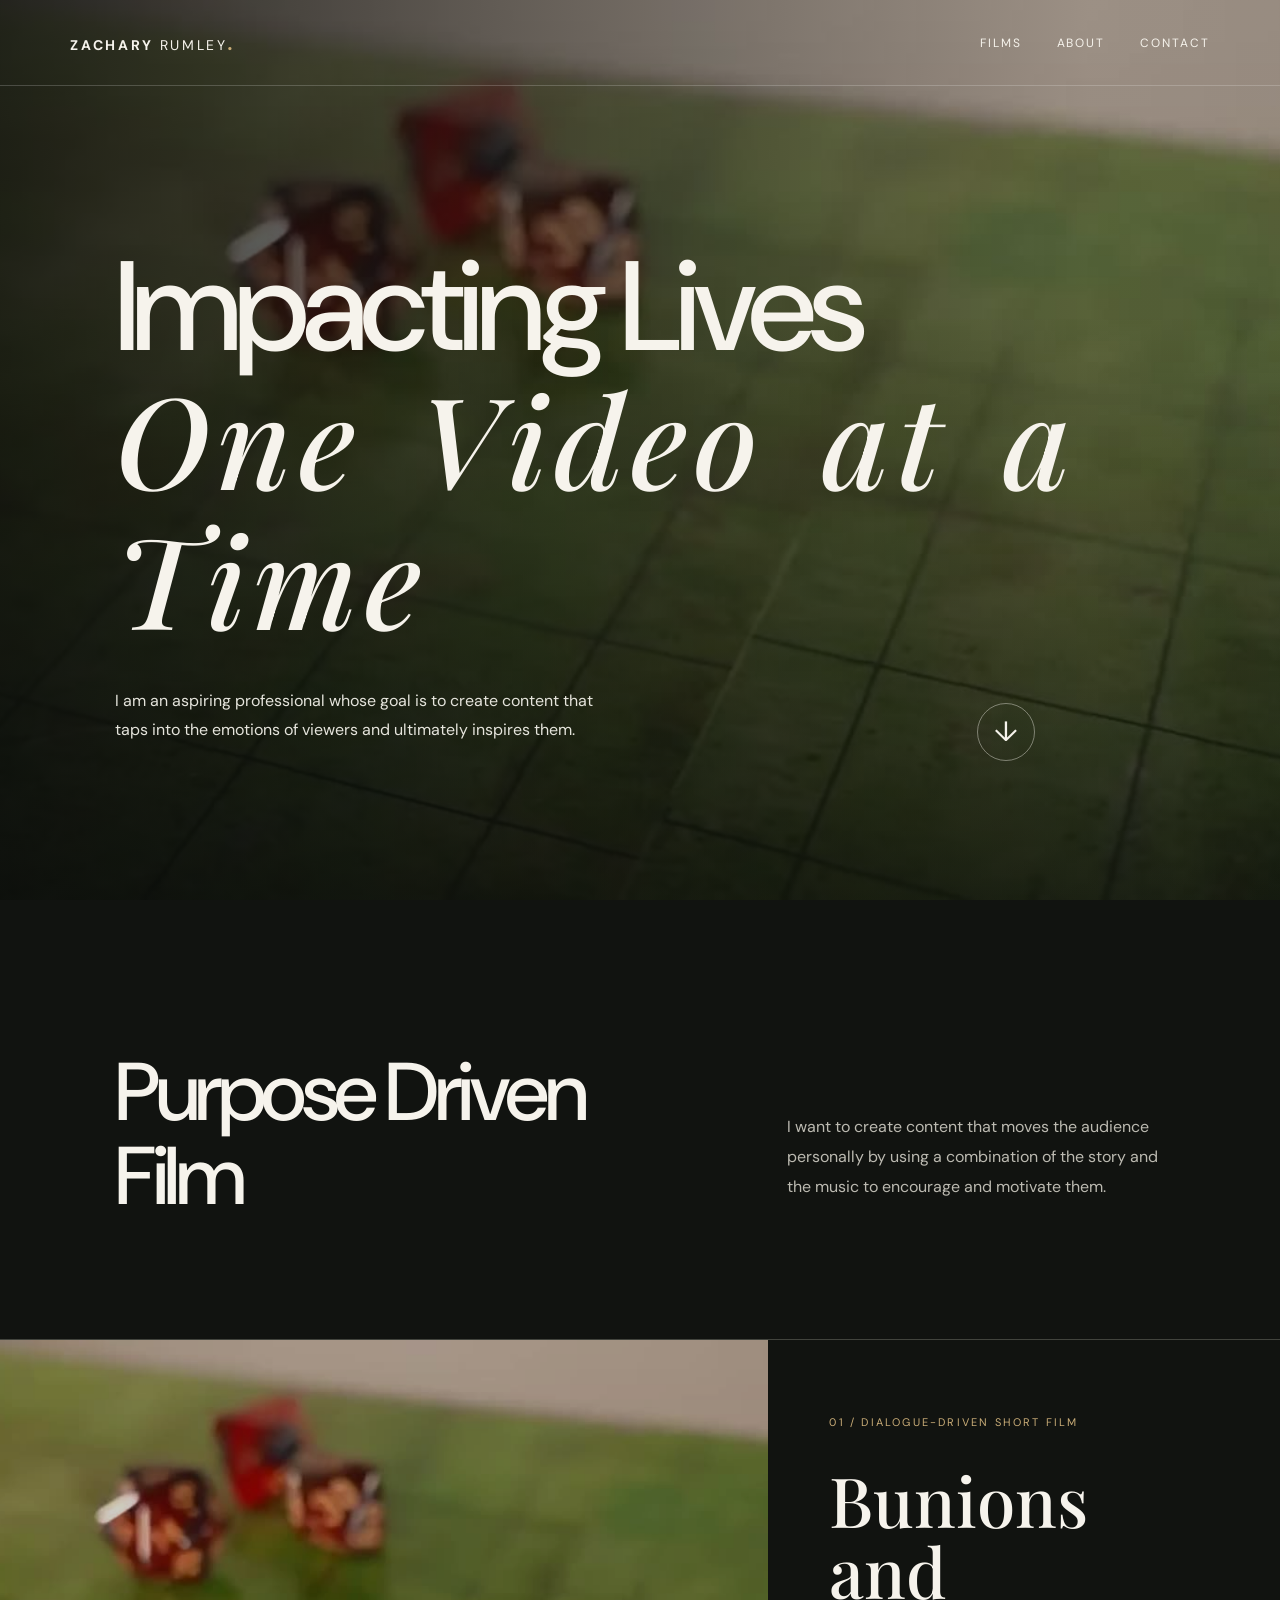
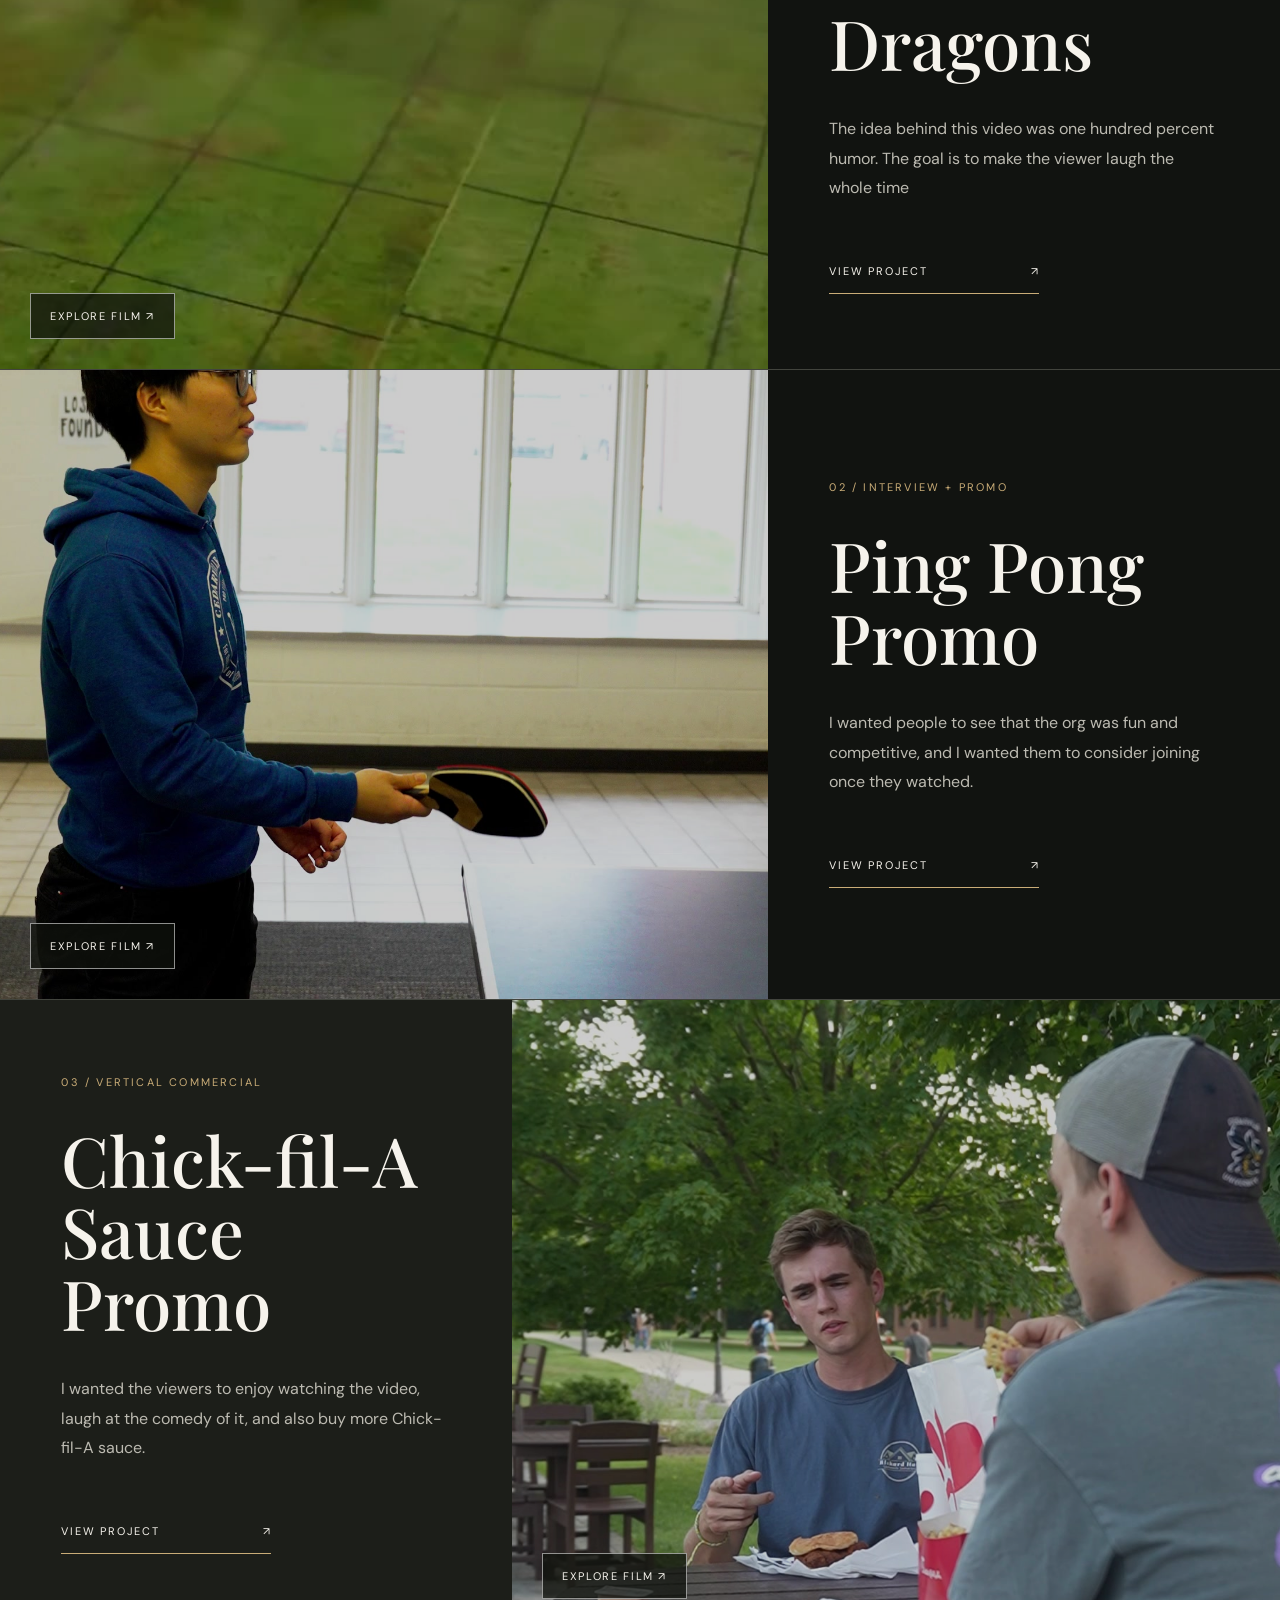
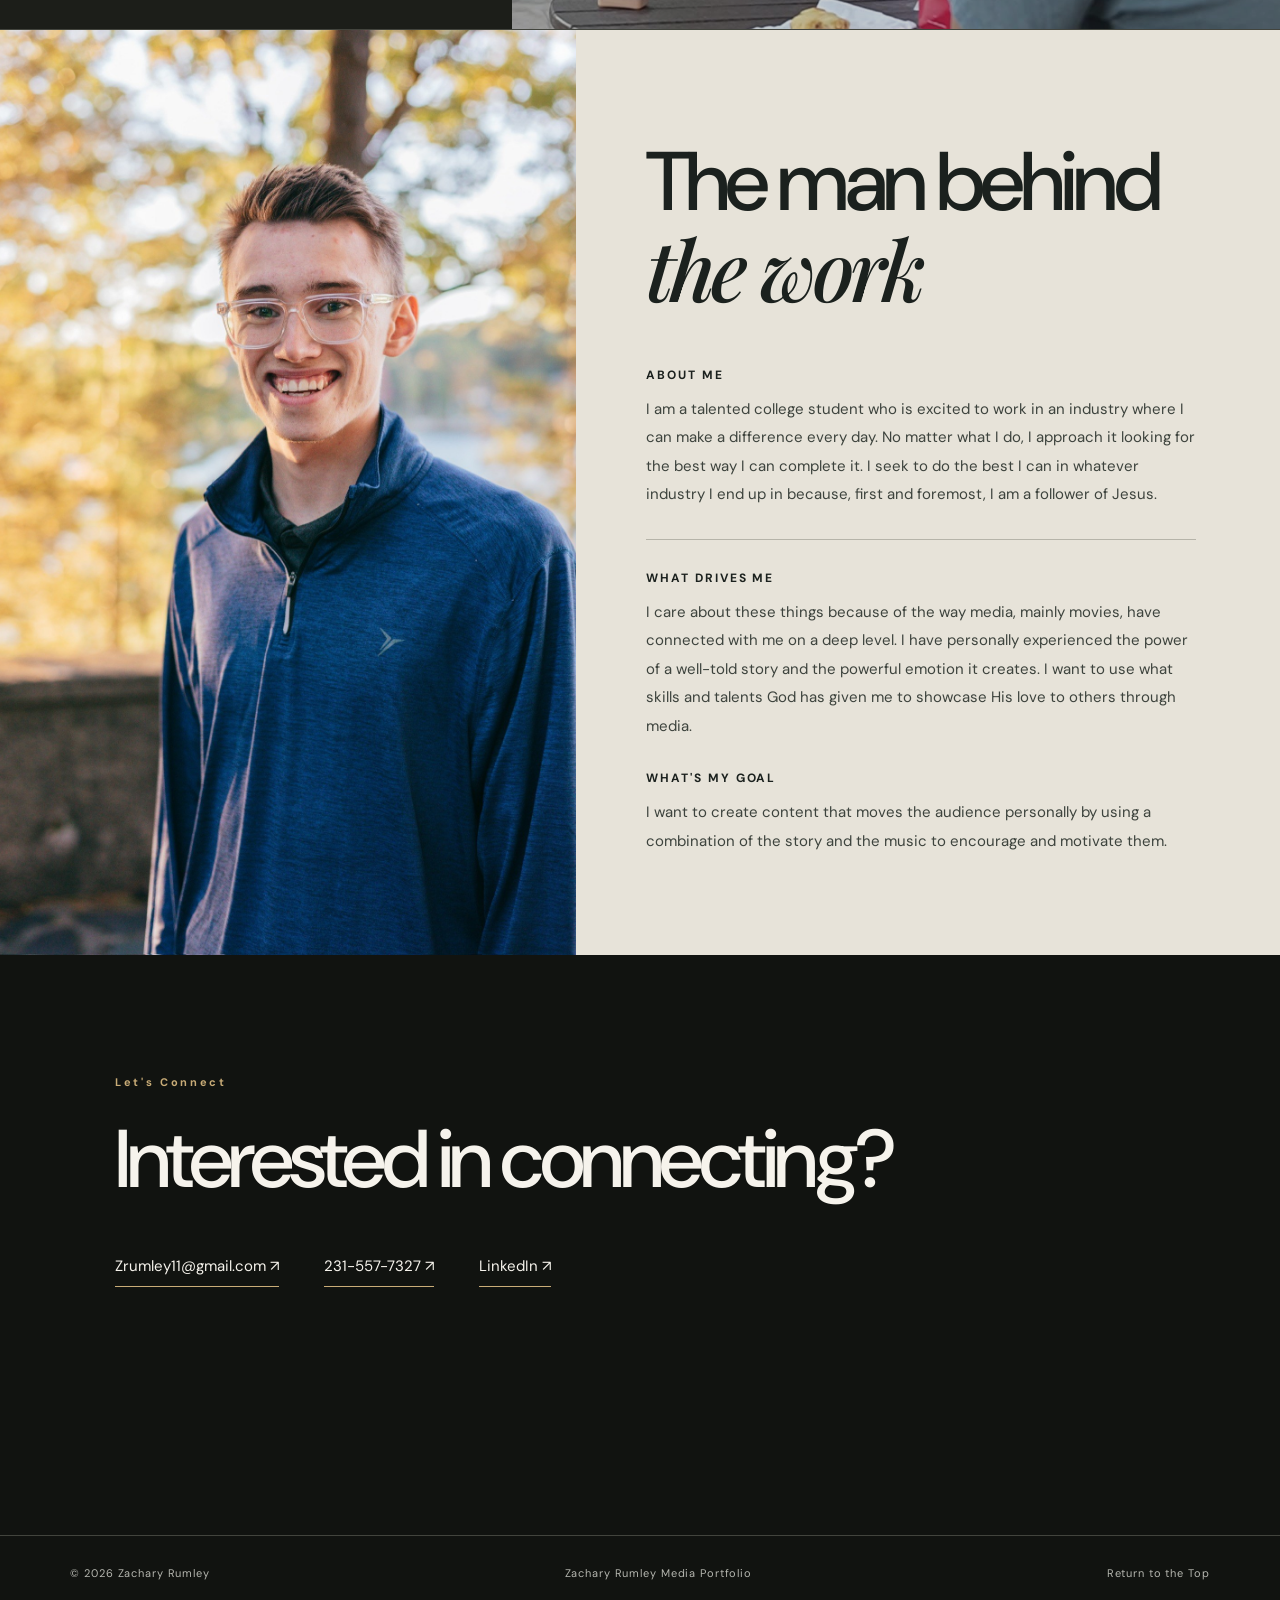
==== index.html @ e412c70d "Add files via upload" ====
<!DOCTYPE html>
<html lang="en"><head><meta charset="utf-8"/><meta content="width=device-width,initial-scale=1" name="viewport"/><meta content="Zachary Rumley video production portfolio" name="description"/><title>Zachary Rumley Portfolio</title><link href="styles.css" rel="stylesheet"/></head><body class="home" id="top"><header class="header"><a class="logo" href="index.html">ZACHARY <span>RUMLEY</span><i>.</i></a><nav aria-label="Main navigation"><a href="films.html">Films</a><a href="index.html#about">About</a><a href="index.html#contact">Contact</a></nav></header><main><section aria-label="Opening film" class="hero"><div class="hero-reel" aria-label="Fifteen five-second excerpts from Bunions and Dragons, Ping Pong Promo, and Chick-fil-A Commercial"><video class="hero-film reel-montage" autoplay muted loop playsinline preload="metadata" poster="assets/posters/bunions.jpg" aria-hidden="true"><source src="assets/media/homepage-15-clips.mp4" type="video/mp4"></video></div><div class="hero-shade"></div><div class="hero-content"><h1>Impacting Lives<br/><em>One Video at a Time</em></h1><div class="hero-bottom"><p>I am an aspiring professional whose goal is to create content that taps into the emotions of viewers and ultimately inspires them.</p><a aria-label="Explore films" class="circle-link" href="films.html">↓</a></div></div></section>
<section class="intro section-wrap" id="films"><div class="intro-heading"><h2>Purpose Driven Film</h2><p>I want to create content that moves the audience personally by using a combination of the story and the music to encourage and motivate them.</p></div></section>
<section class="film-feature film-feature-wide"><a class="film-image" href="project-bunions.html"><img alt="Still from Bunions and Dragons short film" src="assets/posters/bunions.jpg"/><span class="view-label">EXPLORE FILM ↗</span></a><div class="film-details"><span>01 / DIALOGUE-DRIVEN SHORT FILM</span><h3>Bunions and<br/>Dragons</h3><p>The idea behind this video was one hundred percent humor. The goal is to make the viewer laugh the whole time</p><a class="text-link" href="project-bunions.html">VIEW PROJECT <span>↗</span></a></div></section><section class="film-feature film-feature-wide"><a class="film-image" href="project-pingpong.html"><img alt="Frame from ping pong organization promotional video" src="assets/posters/pingpong.jpg"/><span class="view-label">EXPLORE FILM ↗</span></a><div class="film-details"><span>02 / INTERVIEW + PROMO</span><h3>Ping Pong<br/>Promo</h3><p>I wanted people to see that the org was fun and competitive, and I wanted them to consider joining once they watched.</p><a class="text-link" href="project-pingpong.html">VIEW PROJECT <span>↗</span></a></div></section>
<section class="film-feature film-feature-tall"><div class="film-details"><span>03 / VERTICAL COMMERCIAL</span><h3>Chick-fil-A<br/>Sauce Promo</h3><p>I wanted the viewers to enjoy watching the video, laugh at the comedy of it, and also buy more Chick-fil-A sauce.</p><a class="text-link" href="project-chickfila.html">VIEW PROJECT <span>↗</span></a></div><a class="film-image" href="project-chickfila.html"><img alt="Frame from Chick-fil-A sauce commercial" src="assets/posters/chickfila.jpg"/><span class="view-label">EXPLORE FILM ↗</span></a></section>
<section class="about" id="about"><div class="about-photo"><img alt="Zachary Rumley outdoors in autumn light" src="assets/profile.jpg"/></div><div class="about-content"><h2>The man behind<br/><em>the work</em></h2><h3>About me</h3><p>I am a talented college student who is excited to work in an industry where I can make a difference every day. No matter what I do, I approach it looking for the best way I can complete it. I seek to do the best I can in whatever industry I end up in because, first and foremost, I am a follower of Jesus.</p><div class="about-divider"></div><h3>What drives me</h3><p>I care about these things because of the way media, mainly movies, have connected with me on a deep level. I have personally experienced the power of a well-told story and the powerful emotion it creates. I want to use what skills and talents God has given me to showcase His love to others through media.</p><h3>What's my goal</h3><p>I want to create content that moves the audience personally by using a combination of the story and the music to encourage and motivate them.</p></div></section>
<section class="contact section-wrap" id="contact"><p class="section-eyebrow">Let's Connect</p><h2>Interested in connecting?</h2><div class="contact-links"><a href="mailto:Zrumley11@gmail.com">Zrumley11@gmail.com ↗</a><a href="tel:+12315577327">231-557-7327 ↗</a><a href="https://www.linkedin.com/in/zachary-rumley" rel="noopener noreferrer" target="_blank">LinkedIn ↗</a></div></section></main><footer class="footer"><span>© 2026 Zachary Rumley</span><span>Zachary Rumley Media Portfolio</span><a href="#top">Return to the Top</a></footer><script defer="" src="script.js"></script></body></html>
---- styles.css ----
@import url('https://fonts.googleapis.com/css2?family=DM+Sans:wght@400;500;600;700&family=Playfair+Display:ital,wght@0,500;0,600;1,500&display=swap');
:root{--bg:#111310;--fg:#f6f3ec;--muted:#bcbab1;--gold:#c9ac77;--line:#42443d}*{box-sizing:border-box}html{scroll-behavior:smooth}body{margin:0;background:var(--bg);color:var(--fg);font-family:'DM Sans',Arial,sans-serif;-webkit-font-smoothing:antialiased}a{color:inherit;text-decoration:none}a:focus-visible,button:focus-visible{outline:3px solid var(--gold);outline-offset:5px}img{display:block;width:100%;object-fit:cover}h1,h2,h3,p{margin-top:0}h1,h2{font-weight:500;letter-spacing:-.055em;line-height:1.03}em{font-family:'Playfair Display',Georgia,serif;font-weight:500;letter-spacing:-.055em}.header{height:86px;position:absolute;z-index:10;top:0;left:0;width:100%;padding:0 5.5%;display:flex;align-items:center;justify-content:space-between;border-bottom:1px solid #ffffff30}.logo{font-size:14px;font-weight:700;letter-spacing:.19em}.logo span{font-weight:400}.logo i{color:var(--gold);font-size:20px}.header nav{display:flex;gap:35px;font-size:12px;text-transform:uppercase;letter-spacing:.16em}.header nav a:hover,.text-link:hover{color:var(--gold)}.hero{height:min(930px,100svh);min-height:610px;position:relative;overflow:hidden;background:#252822}.hero-film{position:absolute;inset:0;width:100%;height:100%;object-fit:cover;filter:saturate(.75)}.hero-shade{position:absolute;inset:0;background:linear-gradient(90deg,rgba(10,12,11,.82),rgba(10,12,11,.22) 85%),linear-gradient(0deg,rgba(8,10,9,.75),transparent 65%)}.hero-content{position:absolute;inset:0;padding:clamp(140px,22vh,240px) 9% 9%;display:flex;flex-direction:column;justify-content:center}.kicker,.section-eyebrow,.screen-caption{color:var(--gold);font-size:11px;font-weight:700;letter-spacing:.24em}.hero h1{font-size:clamp(69px,calc(10vw - 1px),165px);max-width:1100px;margin:20px 0 35px}.hero-bottom{display:flex;align-items:end;justify-content:space-between;max-width:920px;gap:25px}.hero-bottom p{max-width:480px;line-height:1.8;color:#e5e4dc;font-size:16px}.circle-link{width:58px;height:58px;border:1px solid #c8c8be88;border-radius:50%;display:grid;place-items:center;font-size:28px;transition:background .2s}.circle-link:hover{background:#ffffff2b}.hero-edge{position:absolute;right:3%;bottom:8%;writing-mode:vertical-rl;font-size:10px;letter-spacing:.2em;color:#ddd}.section-wrap{padding:120px 9%}.intro{border-bottom:1px solid var(--line)}.intro-heading{display:grid;grid-template-columns:1.2fr .8fr;gap:10%;align-items:end;margin-top:30px}.intro h2,.contact h2{font-size:clamp(50px,6.4vw,100px);margin:0}.intro p{max-width:420px;color:var(--muted);line-height:1.9;font-size:16px}.film-feature{display:grid;grid-template-columns:1.2fr .8fr;min-height:630px;border-bottom:1px solid var(--line)}.film-image{position:relative;display:block;min-height:590px;overflow:hidden;background:#242622}.film-image img{height:100%;position:absolute;inset:0;transition:transform .7s ease;filter:brightness(.8)}.film-image:hover img{transform:scale(1.04);filter:brightness(.95)}.view-label{position:absolute;bottom:30px;left:30px;border:1px solid #fff8;background:#10120dbb;padding:15px 19px;font-size:11px;letter-spacing:.15em}.film-details{padding:14% 12%;display:flex;flex-direction:column;justify-content:center}.film-details>span{font-size:11px;color:var(--gold);letter-spacing:.2em}.film-details h3{font-family:'Playfair Display',Georgia,serif;font-size:clamp(48px,5.4vw,84px);font-weight:500;line-height:1.04;margin:35px 0}.film-details p{color:var(--muted);line-height:1.85;max-width:420px}.text-link{border-bottom:1px solid var(--gold);padding:15px 0;margin-top:30px;max-width:210px;font-size:11px;letter-spacing:.16em;display:flex;justify-content:space-between}.film-feature-tall{grid-template-columns:.8fr 1.2fr;background:#1c1e19}.film-feature-tall .film-image img{object-position:center 35%}.about{display:grid;grid-template-columns:45% 55%;background:#e7e3d9;color:#1b211e}.about-photo{min-height:860px;overflow:hidden}.about-photo img{height:100%;object-position:center center}.about-content{padding:12% 12% 12% 10%}.about h2{font-size:clamp(60px,6.5vw,105px);margin:25px 0 50px}.about h3{font-size:12px;letter-spacing:.16em;text-transform:uppercase;margin:30px 0 12px}.about p:not(.section-eyebrow){font-size:15px;line-height:1.9;color:#3d433d;max-width:640px}.about-divider{height:1px;background:#b6b4a9;margin:30px 0}.contact{min-height:580px}.contact h2{margin:28px 0 55px}.contact-links{display:flex;flex-wrap:wrap;gap:24px 45px}.contact-links a{font-size:15px;border-bottom:1px solid var(--gold);padding-bottom:10px}.footer{padding:30px 5.5%;border-top:1px solid var(--line);display:flex;gap:20px;justify-content:space-between;color:#b5b6af;font-size:11px;letter-spacing:.08em}.project .header{position:relative;background:#141612}.project-intro{padding:90px 9% 65px}.back{display:inline-block;margin-bottom:70px;color:var(--muted);font-size:11px;letter-spacing:.15em}.project-intro h1{font-size:clamp(76px,11vw,168px);margin:20px 0 28px}.project-lead{font-size:clamp(17px,2vw,24px);line-height:1.65;max-width:750px;color:#d5d4cb}.project-screen{padding:60px 9%;background:#20221d;text-align:center}.project-screen video{display:block;max-width:100%;max-height:78vh;margin:auto;background:black;box-shadow:0 25px 75px #0006}.project-screen.horizontal video{width:100%;aspect-ratio:16/9}.project-screen.vertical video{height:75vh;aspect-ratio:9/16}.screen-caption{margin:23px 0 0}.notes-grid{display:grid;grid-template-columns:1fr 1fr;gap:12%;margin-top:50px}.notes-grid h2{font-size:clamp(50px,6vw,90px)}.notes-grid h3{font-size:13px;text-transform:uppercase;letter-spacing:.15em;color:var(--gold);margin:25px 0 12px}.notes-grid p{line-height:1.95;color:var(--muted);font-size:16px}.reflection{padding:115px 9%;background:#dcd7ca;color:#20231f}.reflection>span{font-size:11px;letter-spacing:.18em}.reflection h2{font-size:clamp(50px,7vw,100px);margin:40px 0}.reflection blockquote{margin:0 0 0 auto;max-width:850px;font-family:'Playfair Display',Georgia,serif;font-size:clamp(22px,3vw,37px);line-height:1.6}.next{display:flex;align-items:center;justify-content:space-between;padding:85px 9%;gap:20px}.next span{color:var(--gold);letter-spacing:.15em;font-size:11px}.next strong{font-family:'Playfair Display',Georgia,serif;font-size:clamp(30px,4vw,58px);font-weight:500}@media(max-width:850px){.header{height:72px;padding:0 5%}.header nav{gap:14px;font-size:10px}.logo{font-size:11px}.hero-content{padding:130px 7% 10%}.hero h1{font-size:clamp(57px,calc(13vw - 1px),99px)}.hero-bottom p{font-size:14px}.intro-heading,.film-feature,.film-feature-tall,.about,.notes-grid{grid-template-columns:1fr}.section-wrap{padding:80px 7%}.film-feature-tall .film-details{order:2}.film-feature-tall .film-image{order:1}.film-image{min-height:400px}.film-details{padding:65px 7%}.about-photo{height:580px;min-height:0}.about-content{padding:65px 7%}.project-intro{padding:60px 7%}.project-screen{padding:35px 5%}.reflection{padding:75px 7%}.next{padding:70px 7%}}@media(max-width:480px){.hero{min-height:660px}.hero-bottom{align-items:start}.hero-edge{display:none}.circle-link{flex-shrink:0}.header nav{gap:11px}.contact-links{flex-direction:column}.footer{flex-wrap:wrap}.about-photo{height:460px}.film-image{min-height:330px}}@media(prefers-reduced-motion:reduce){html{scroll-behavior:auto}*,*::before,*::after{transition:none!important;animation:none!important}}

/* Dedicated Films gallery */
.films-intro{padding:125px 9% 95px;background:#181b17}.films-intro h1{font-size:clamp(65px,9vw,140px);margin:20px 0 32px}.films-intro>p:last-child{max-width:690px;line-height:1.9;color:var(--muted)}.films-gallery{border-top:1px solid var(--line)}.film-gallery-item{display:grid;grid-template-columns:40% 60%;min-height:660px;border-bottom:1px solid var(--line)}.film-gallery-item.alternate{background:#1c1e19}.film-gallery-copy{padding:105px 10% 75px 18%;display:flex;flex-direction:column;justify-content:center}.film-gallery-copy h2{font-size:clamp(48px,5.2vw,82px);margin:25px 0}.film-gallery-copy>p{color:var(--muted);line-height:1.9;max-width:390px}.film-gallery-media{padding:55px 7%;background:#232620;display:flex;align-items:center;justify-content:center;flex-direction:column}.film-gallery-media video{width:100%;max-height:550px;aspect-ratio:16/9;object-fit:contain;background:#000;box-shadow:0 20px 60px #0008}.film-gallery-media.vertical-media video{height:540px;width:auto;max-width:100%;aspect-ratio:9/16}.film-gallery-media p{font-size:11px;letter-spacing:.17em;color:var(--gold);margin:22px 0 0}.films-end{padding:85px 9%;text-align:center}.films-end a{display:inline-block;border-bottom:1px solid var(--gold);padding:12px 0;font-size:12px;letter-spacing:.12em}.header nav a[aria-current="page"]{color:var(--gold)}@media(max-width:850px){.films-intro{padding:95px 7% 65px}.film-gallery-item{grid-template-columns:1fr}.film-gallery-copy{padding:65px 7% 45px}.film-gallery-media{padding:40px 7%}.film-gallery-media.vertical-media video{height:460px}}

/* Three-second homepage film reel */
.hero-reel{position:absolute;inset:0;overflow:hidden;background:#101010;pointer-events:none}
.hero-reel .reel-clip{position:absolute;inset:0;width:100%;height:100%;object-fit:cover;opacity:0;visibility:hidden;transition:opacity .55s ease,visibility .55s ease}
.hero-reel .reel-clip.is-active{opacity:1;visibility:visible}
@media(prefers-reduced-motion:reduce){.hero-reel .reel-clip{transition:none}}

.reel-montage{display:block;opacity:1;visibility:visible}

/* Headline kerning: keep the italic words from touching. */
.hero h1 em{letter-spacing:-.025em;font-kerning:normal;}

/* Homepage headline: keep the italic T in Time clear of adjacent letters. */
.hero h1 em {
  letter-spacing: 0.055em;
  word-spacing: 0.14em;
  font-kerning: none;
  font-variant-ligatures: none;
}
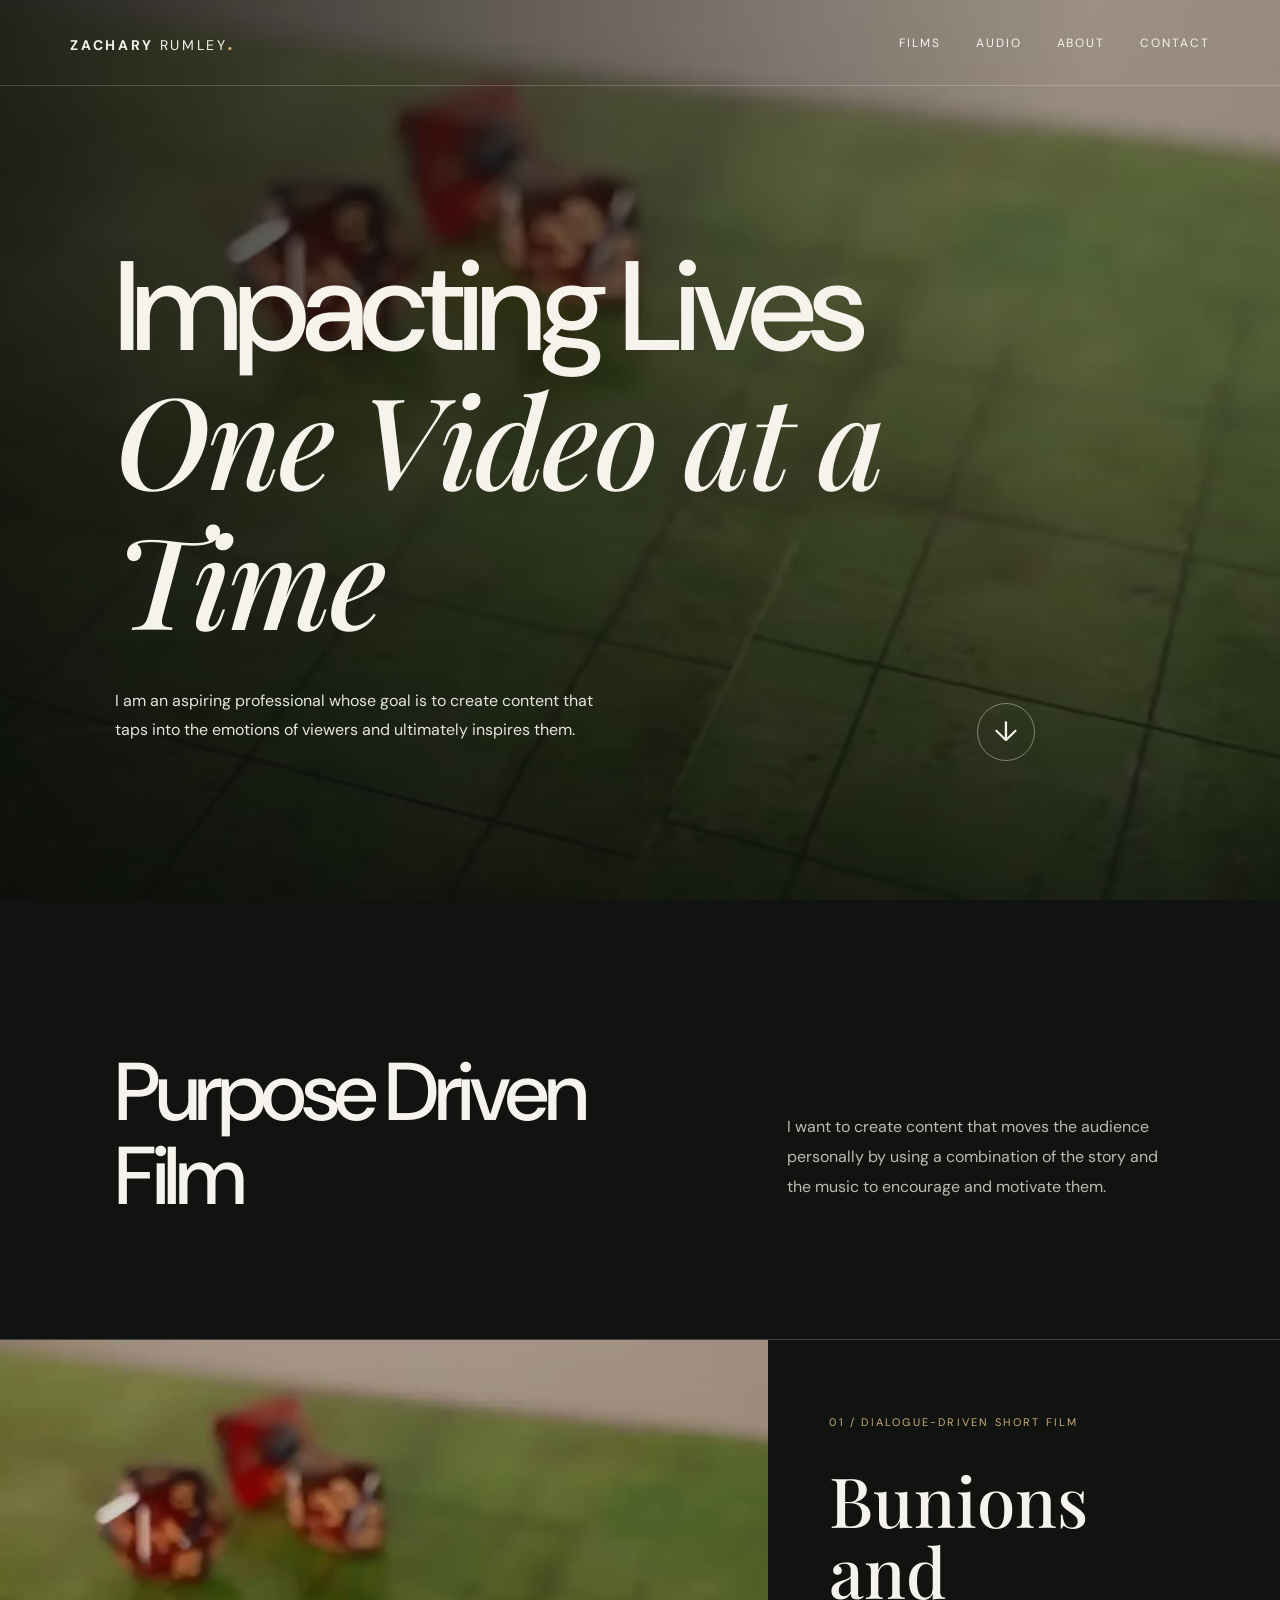
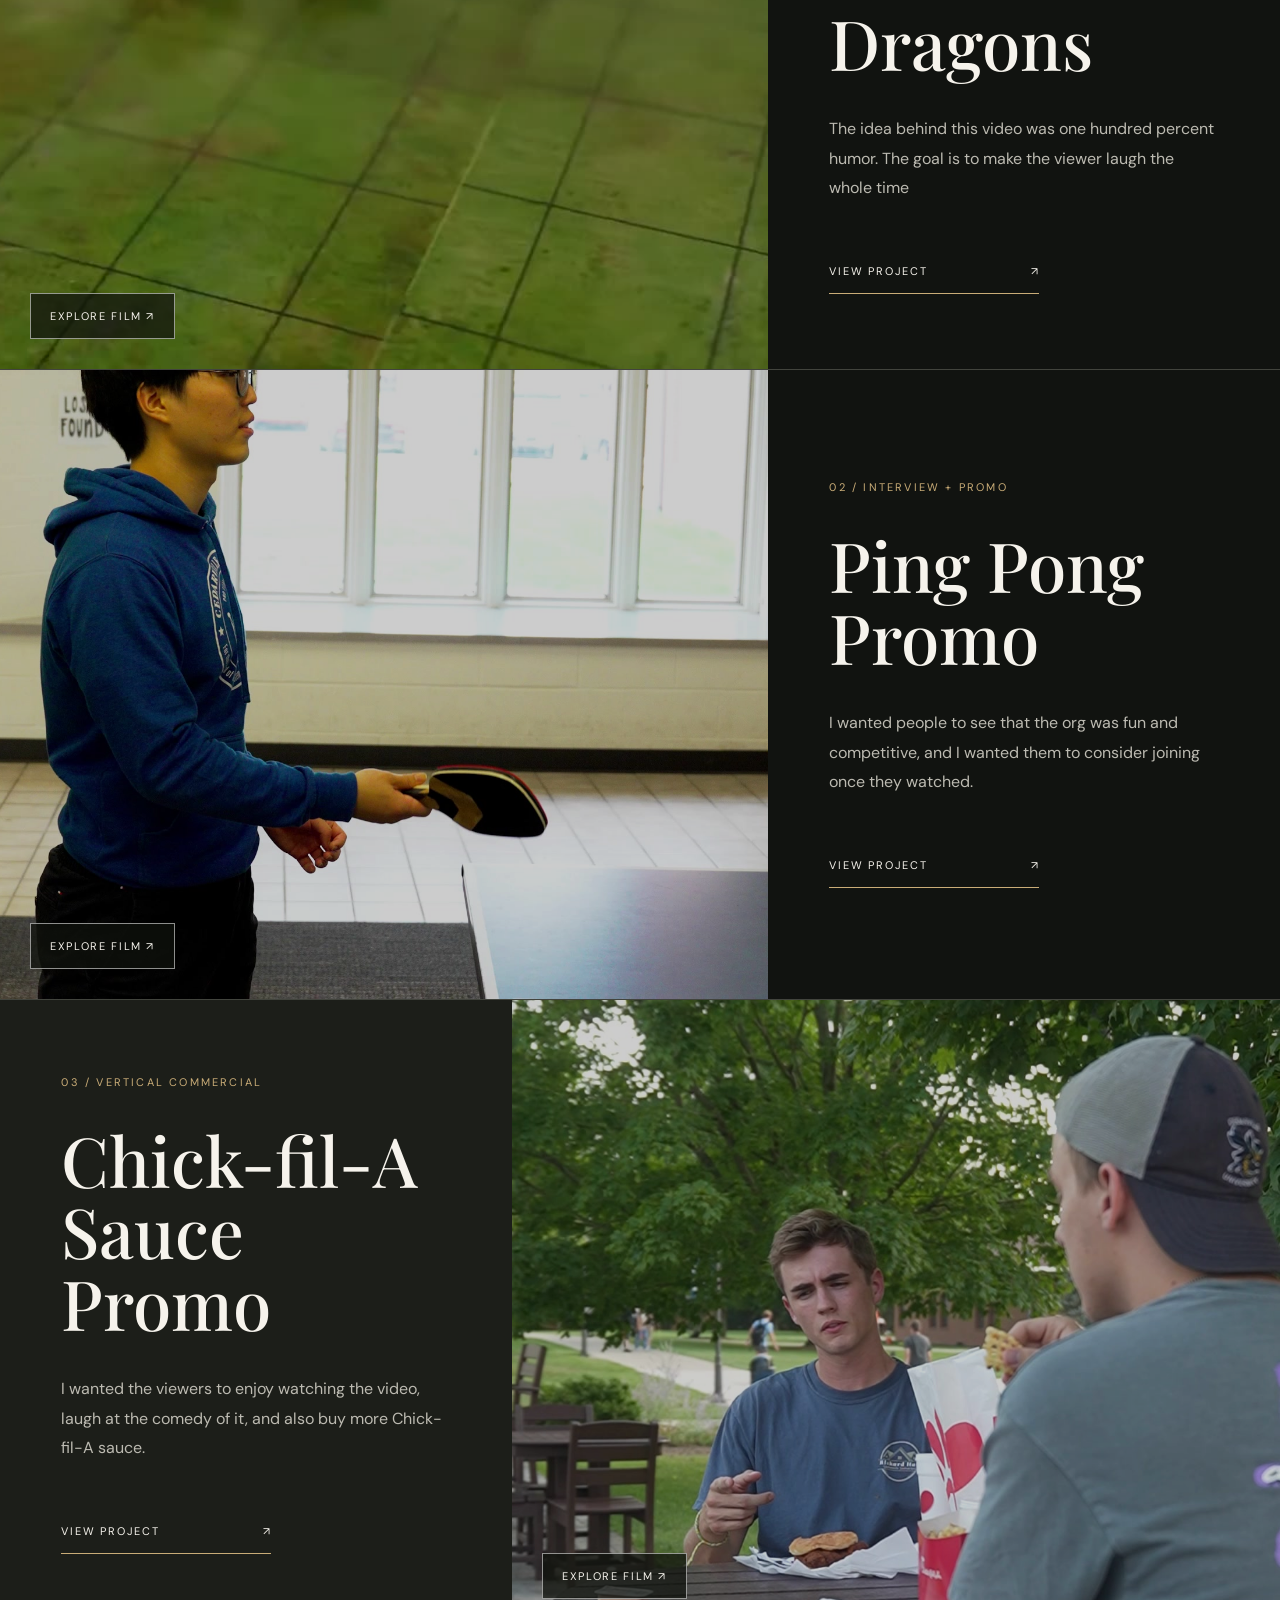
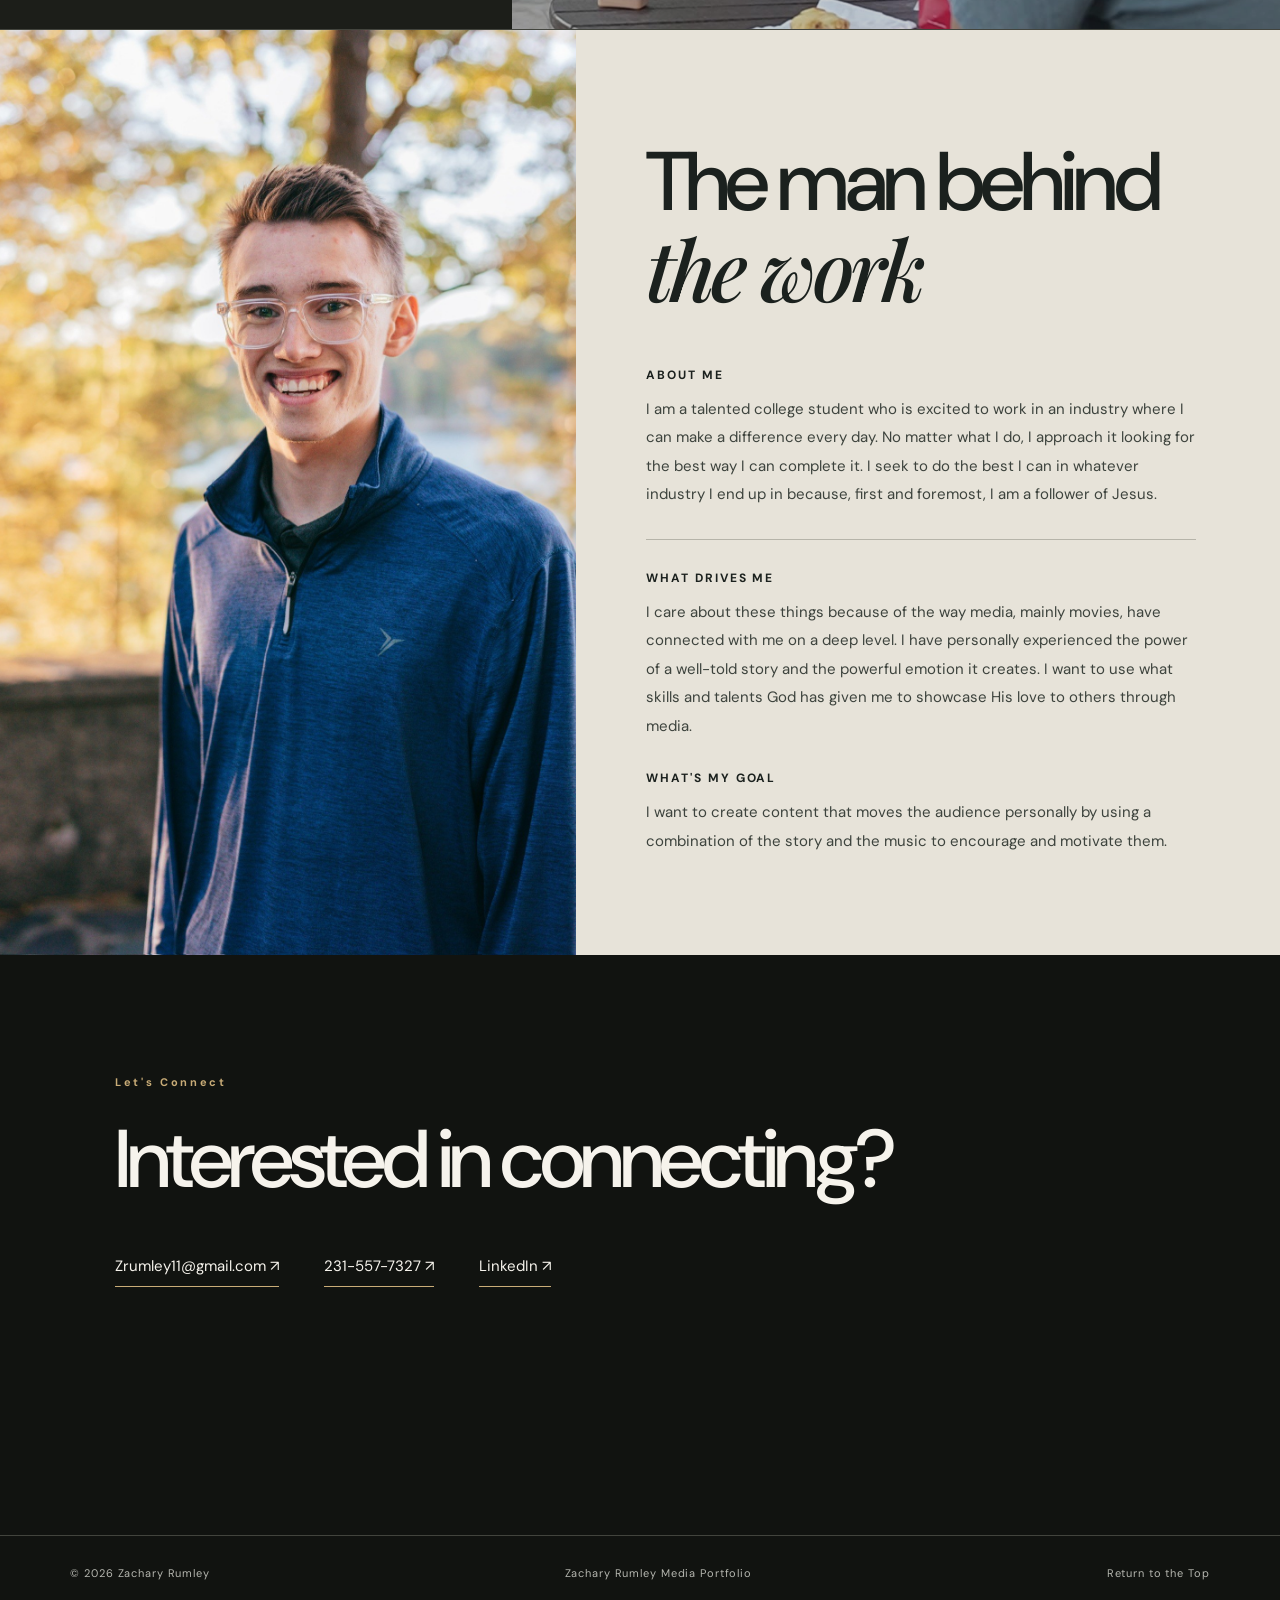
==== commit 3da1f72a: "Add files via upload" ====
--- a/index.html
+++ b/index.html
@@ -1,5 +1,5 @@
 <!DOCTYPE html>
-<html lang="en"><head><meta charset="utf-8"/><meta content="width=device-width,initial-scale=1" name="viewport"/><meta content="Zachary Rumley video production portfolio" name="description"/><title>Zachary Rumley Portfolio</title><link href="styles.css" rel="stylesheet"/></head><body class="home" id="top"><header class="header"><a class="logo" href="index.html">ZACHARY <span>RUMLEY</span><i>.</i></a><nav aria-label="Main navigation"><a href="films.html">Films</a><a href="index.html#about">About</a><a href="index.html#contact">Contact</a></nav></header><main><section aria-label="Opening film" class="hero"><div class="hero-reel" aria-label="Fifteen five-second excerpts from Bunions and Dragons, Ping Pong Promo, and Chick-fil-A Commercial"><video class="hero-film reel-montage" autoplay muted loop playsinline preload="metadata" poster="assets/posters/bunions.jpg" aria-hidden="true"><source src="assets/media/homepage-15-clips.mp4" type="video/mp4"></video></div><div class="hero-shade"></div><div class="hero-content"><h1>Impacting Lives<br/><em>One Video at a Time</em></h1><div class="hero-bottom"><p>I am an aspiring professional whose goal is to create content that taps into the emotions of viewers and ultimately inspires them.</p><a aria-label="Explore films" class="circle-link" href="films.html">↓</a></div></div></section>
+<html lang="en"><head><meta charset="utf-8"/><meta content="width=device-width,initial-scale=1" name="viewport"/><meta content="Zachary Rumley video production portfolio" name="description"/><title>Zachary Rumley Portfolio</title><link href="styles.css" rel="stylesheet"/></head><body class="home" id="top"><header class="header"><a class="logo" href="index.html">ZACHARY <span>RUMLEY</span><i>.</i></a><nav aria-label="Main navigation"><a href="films.html">Films</a><a href="audio.html">Audio</a><a href="index.html#about">About</a><a href="index.html#contact">Contact</a></nav></header><main><section aria-label="Opening film" class="hero"><div class="hero-reel" aria-label="Fifteen five-second excerpts from Bunions and Dragons, Ping Pong Promo, and Chick-fil-A Commercial"><video class="hero-film reel-montage" autoplay muted loop playsinline preload="metadata" poster="assets/posters/bunions.jpg" aria-hidden="true"><source src="assets/media/homepage-15-clips.mp4" type="video/mp4"></video></div><div class="hero-shade"></div><div class="hero-content"><h1>Impacting Lives<br/><em>One Video at a Time</em></h1><div class="hero-bottom"><p>I am an aspiring professional whose goal is to create content that taps into the emotions of viewers and ultimately inspires them.</p><a aria-label="Explore films" class="circle-link" href="films.html">↓</a></div></div></section>
 <section class="intro section-wrap" id="films"><div class="intro-heading"><h2>Purpose Driven Film</h2><p>I want to create content that moves the audience personally by using a combination of the story and the music to encourage and motivate them.</p></div></section>
 <section class="film-feature film-feature-wide"><a class="film-image" href="project-bunions.html"><img alt="Still from Bunions and Dragons short film" src="assets/posters/bunions.jpg"/><span class="view-label">EXPLORE FILM ↗</span></a><div class="film-details"><span>01 / DIALOGUE-DRIVEN SHORT FILM</span><h3>Bunions and<br/>Dragons</h3><p>The idea behind this video was one hundred percent humor. The goal is to make the viewer laugh the whole time</p><a class="text-link" href="project-bunions.html">VIEW PROJECT <span>↗</span></a></div></section><section class="film-feature film-feature-wide"><a class="film-image" href="project-pingpong.html"><img alt="Frame from ping pong organization promotional video" src="assets/posters/pingpong.jpg"/><span class="view-label">EXPLORE FILM ↗</span></a><div class="film-details"><span>02 / INTERVIEW + PROMO</span><h3>Ping Pong<br/>Promo</h3><p>I wanted people to see that the org was fun and competitive, and I wanted them to consider joining once they watched.</p><a class="text-link" href="project-pingpong.html">VIEW PROJECT <span>↗</span></a></div></section>
 <section class="film-feature film-feature-tall"><div class="film-details"><span>03 / VERTICAL COMMERCIAL</span><h3>Chick-fil-A<br/>Sauce Promo</h3><p>I wanted the viewers to enjoy watching the video, laugh at the comedy of it, and also buy more Chick-fil-A sauce.</p><a class="text-link" href="project-chickfila.html">VIEW PROJECT <span>↗</span></a></div><a class="film-image" href="project-chickfila.html"><img alt="Frame from Chick-fil-A sauce commercial" src="assets/posters/chickfila.jpg"/><span class="view-label">EXPLORE FILM ↗</span></a></section>
--- a/styles.css
+++ b/styles.css
@@ -15,10 +15,21 @@
 /* Headline kerning: keep the italic words from touching. */
 .hero h1 em{letter-spacing:-.025em;font-kerning:normal;}
 
-/* Homepage headline: keep the italic T in Time clear of adjacent letters. */
-.hero h1 em {
-  letter-spacing: 0.055em;
-  word-spacing: 0.14em;
-  font-kerning: none;
-  font-variant-ligatures: none;
-}
+/* Audio Story Mix: cinematic listening page */
+.audio-page {background:#111215;color:#f4f0e9;}
+.audio-main {min-height:80vh;}
+.audio-stage {min-height:72vh;display:flex;align-items:center;justify-content:center;padding:140px 6vw 85px;background:radial-gradient(ellipse at 75% 35%,#34333b 0%,#1c1c22 43%,#101114 83%);}
+.audio-stage-inner {width:min(100%,1050px);}
+.audio-category {letter-spacing:.24em;font-size:.78rem;text-transform:uppercase;color:#bcb7b2;margin-bottom:1.6rem;}
+.audio-stage h1 {font-size:clamp(3.5rem,9vw,8.5rem);line-height:1.05;letter-spacing:-.035em;margin:0 0 3rem;color:#fff;}
+.audio-stage h1 em {font-weight:400;}
+.audio-player-shell {padding:clamp(20px,4vw,44px);background:rgba(255,255,255,.07);border:1px solid rgba(255,255,255,.2);border-radius:4px;}
+.audio-player-shell audio {display:block;width:100%;height:54px;}
+.audio-visual {display:flex;align-items:center;justify-content:center;gap:clamp(4px,1vw,13px);height:135px;margin-bottom:28px;overflow:hidden;}
+.audio-visual span {display:block;flex:1;max-width:16px;min-width:3px;background:#d7b59b;border-radius:2px;opacity:.85;}
+.audio-visual span:nth-child(6n+1){height:18%}.audio-visual span:nth-child(6n+2){height:46%}.audio-visual span:nth-child(6n+3){height:74%}.audio-visual span:nth-child(6n+4){height:31%}.audio-visual span:nth-child(6n+5){height:91%}.audio-visual span:nth-child(6n){height:58%}
+.audio-notes {max-width:1080px;margin:0 auto;padding:75px 6vw 120px;}
+.audio-note {display:grid;grid-template-columns:minmax(170px,1fr) minmax(0,2fr);gap:35px;padding:34px 0;border-top:1px solid rgba(255,255,255,.2);}
+.audio-note h2 {font-size:clamp(1.1rem,2vw,1.5rem);font-weight:500;margin:0;color:#dfc2ad;}
+.audio-note p {font-size:clamp(1rem,1.5vw,1.2rem);line-height:1.8;margin:0;max-width:68ch;color:#f0ede9;}
+@media(max-width:700px){.audio-stage{padding:135px 6vw 60px;min-height:65vh}.audio-stage h1{margin-bottom:2rem}.audio-note{grid-template-columns:1fr;gap:10px}.audio-notes{padding-top:45px}.audio-visual{height:90px}}
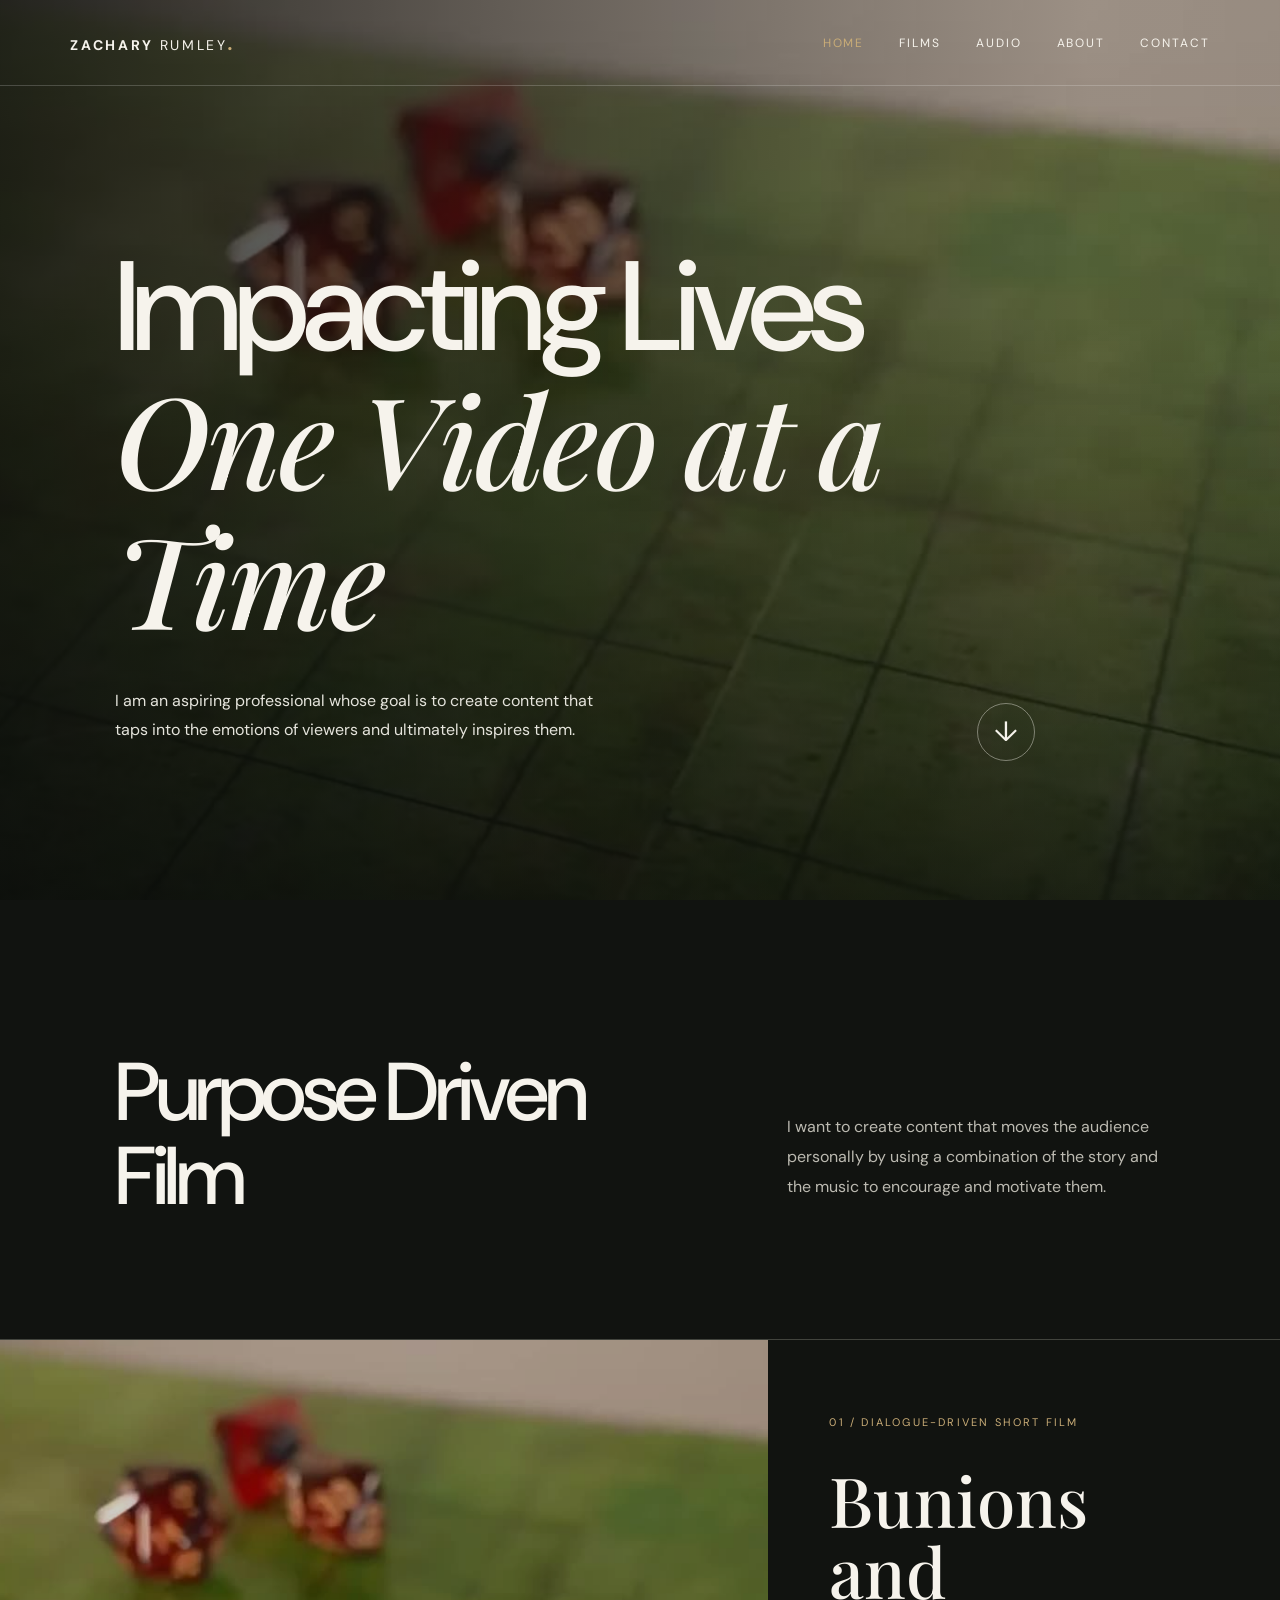
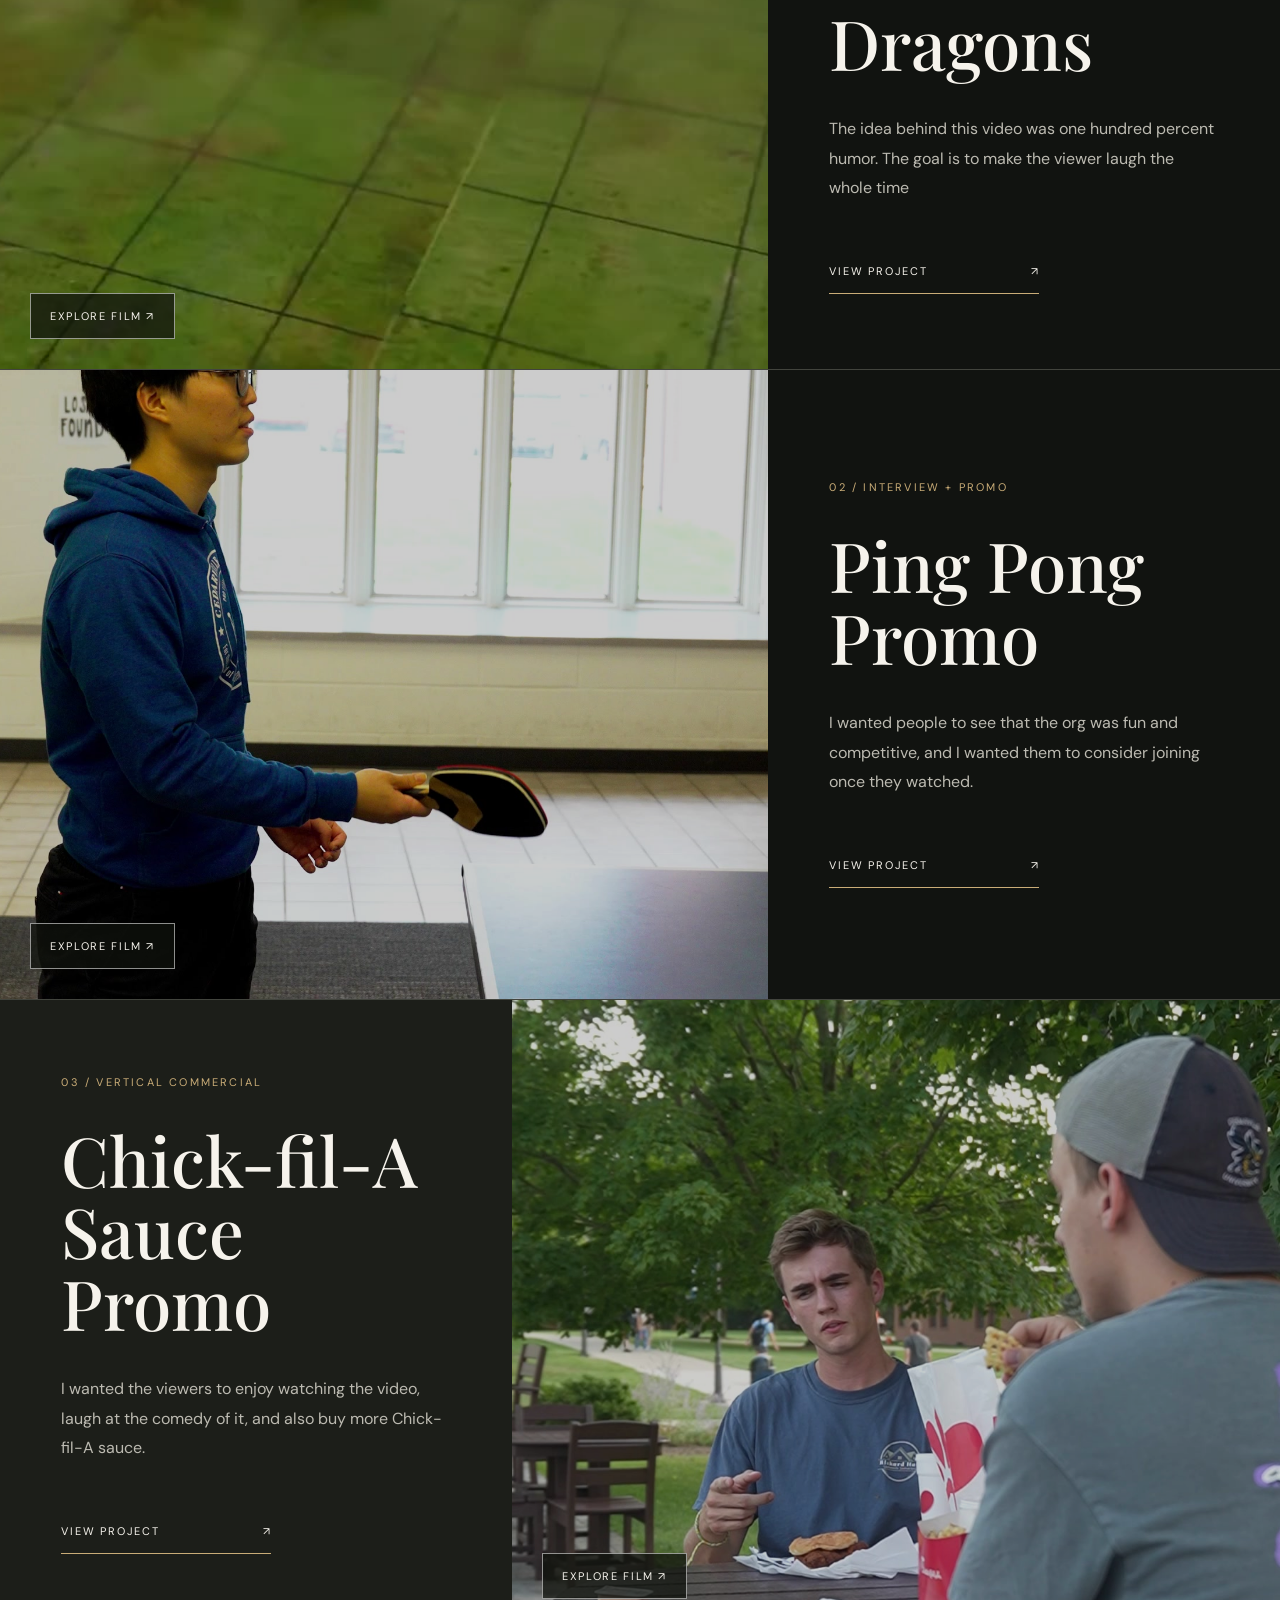
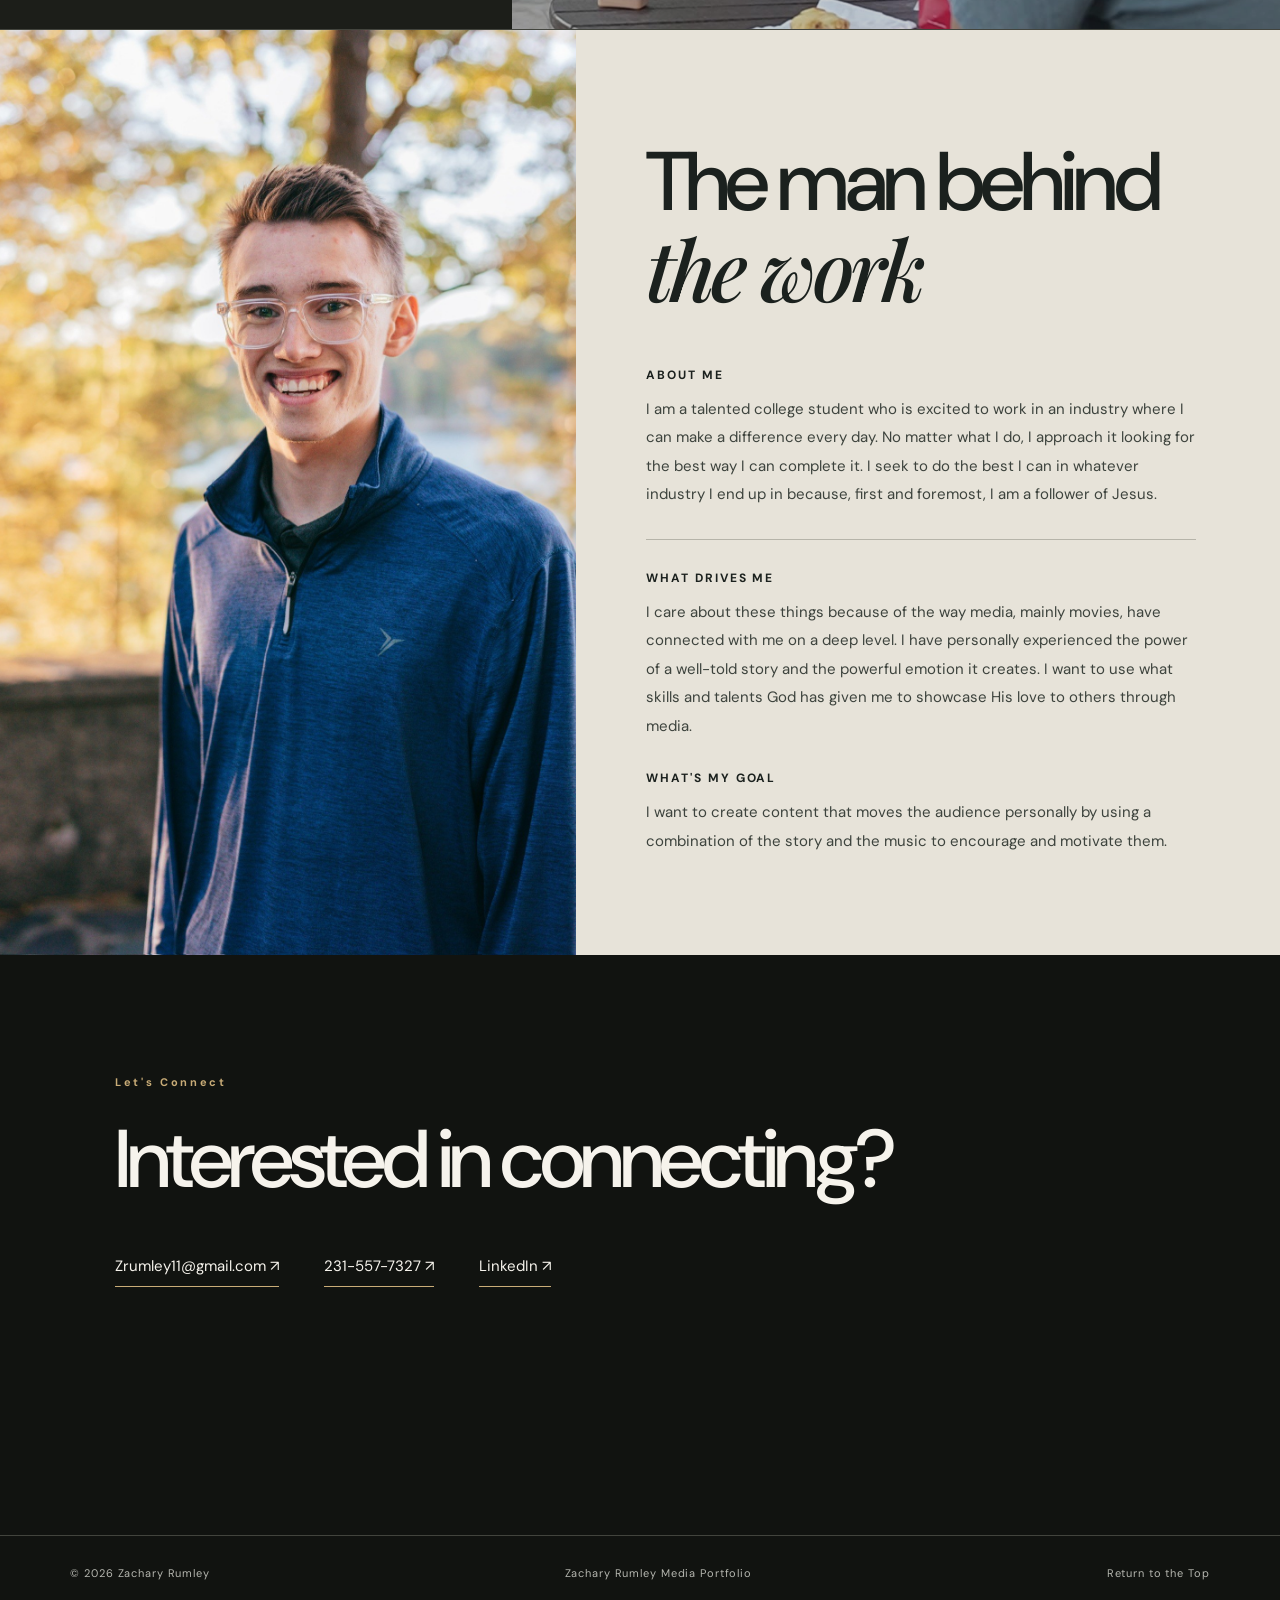
==== commit a0a62c5a: "Add files via upload" ====
--- a/index.html
+++ b/index.html
@@ -1,5 +1,5 @@
 <!DOCTYPE html>
-<html lang="en"><head><meta charset="utf-8"/><meta content="width=device-width,initial-scale=1" name="viewport"/><meta content="Zachary Rumley video production portfolio" name="description"/><title>Zachary Rumley Portfolio</title><link href="styles.css" rel="stylesheet"/></head><body class="home" id="top"><header class="header"><a class="logo" href="index.html">ZACHARY <span>RUMLEY</span><i>.</i></a><nav aria-label="Main navigation"><a href="films.html">Films</a><a href="audio.html">Audio</a><a href="index.html#about">About</a><a href="index.html#contact">Contact</a></nav></header><main><section aria-label="Opening film" class="hero"><div class="hero-reel" aria-label="Fifteen five-second excerpts from Bunions and Dragons, Ping Pong Promo, and Chick-fil-A Commercial"><video class="hero-film reel-montage" autoplay muted loop playsinline preload="metadata" poster="assets/posters/bunions.jpg" aria-hidden="true"><source src="assets/media/homepage-15-clips.mp4" type="video/mp4"></video></div><div class="hero-shade"></div><div class="hero-content"><h1>Impacting Lives<br/><em>One Video at a Time</em></h1><div class="hero-bottom"><p>I am an aspiring professional whose goal is to create content that taps into the emotions of viewers and ultimately inspires them.</p><a aria-label="Explore films" class="circle-link" href="films.html">↓</a></div></div></section>
+<html lang="en"><head><meta charset="utf-8"/><meta content="width=device-width,initial-scale=1" name="viewport"/><meta content="Zachary Rumley video production portfolio" name="description"/><title>Zachary Rumley Portfolio</title><link href="styles.css" rel="stylesheet"/></head><body class="home" id="top"><header class="header"><a class="logo" href="index.html">ZACHARY <span>RUMLEY</span><i>.</i></a><nav aria-label="Main navigation"><a href="index.html" aria-current="page">Home</a><a href="films.html">Films</a><a href="audio.html">Audio</a><a href="index.html#about">About</a><a href="index.html#contact">Contact</a></nav></header><main><section aria-label="Opening film" class="hero"><div class="hero-reel" aria-label="Fifteen five-second excerpts from Bunions and Dragons, Ping Pong Promo, and Chick-fil-A Commercial"><video class="hero-film reel-montage" autoplay muted loop playsinline preload="metadata" poster="assets/posters/bunions.jpg" aria-hidden="true" controlsList="nodownload noremoteplayback"><source src="assets/media/homepage-15-clips.mp4" type="video/mp4"></video></div><div class="hero-shade"></div><div class="hero-content"><h1>Impacting Lives<br/><em>One Video at a Time</em></h1><div class="hero-bottom"><p>I am an aspiring professional whose goal is to create content that taps into the emotions of viewers and ultimately inspires them.</p><a aria-label="Explore films" class="circle-link" href="films.html">↓</a></div></div></section>
 <section class="intro section-wrap" id="films"><div class="intro-heading"><h2>Purpose Driven Film</h2><p>I want to create content that moves the audience personally by using a combination of the story and the music to encourage and motivate them.</p></div></section>
 <section class="film-feature film-feature-wide"><a class="film-image" href="project-bunions.html"><img alt="Still from Bunions and Dragons short film" src="assets/posters/bunions.jpg"/><span class="view-label">EXPLORE FILM ↗</span></a><div class="film-details"><span>01 / DIALOGUE-DRIVEN SHORT FILM</span><h3>Bunions and<br/>Dragons</h3><p>The idea behind this video was one hundred percent humor. The goal is to make the viewer laugh the whole time</p><a class="text-link" href="project-bunions.html">VIEW PROJECT <span>↗</span></a></div></section><section class="film-feature film-feature-wide"><a class="film-image" href="project-pingpong.html"><img alt="Frame from ping pong organization promotional video" src="assets/posters/pingpong.jpg"/><span class="view-label">EXPLORE FILM ↗</span></a><div class="film-details"><span>02 / INTERVIEW + PROMO</span><h3>Ping Pong<br/>Promo</h3><p>I wanted people to see that the org was fun and competitive, and I wanted them to consider joining once they watched.</p><a class="text-link" href="project-pingpong.html">VIEW PROJECT <span>↗</span></a></div></section>
 <section class="film-feature film-feature-tall"><div class="film-details"><span>03 / VERTICAL COMMERCIAL</span><h3>Chick-fil-A<br/>Sauce Promo</h3><p>I wanted the viewers to enjoy watching the video, laugh at the comedy of it, and also buy more Chick-fil-A sauce.</p><a class="text-link" href="project-chickfila.html">VIEW PROJECT <span>↗</span></a></div><a class="film-image" href="project-chickfila.html"><img alt="Frame from Chick-fil-A sauce commercial" src="assets/posters/chickfila.jpg"/><span class="view-label">EXPLORE FILM ↗</span></a></section>
--- a/styles.css
+++ b/styles.css
@@ -33,3 +33,6 @@
 .audio-note h2 {font-size:clamp(1.1rem,2vw,1.5rem);font-weight:500;margin:0;color:#dfc2ad;}
 .audio-note p {font-size:clamp(1rem,1.5vw,1.2rem);line-height:1.8;margin:0;max-width:68ch;color:#f0ede9;}
 @media(max-width:700px){.audio-stage{padding:135px 6vw 60px;min-height:65vh}.audio-stage h1{margin-bottom:2rem}.audio-note{grid-template-columns:1fr;gap:10px}.audio-notes{padding-top:45px}.audio-visual{height:90px}}
+
+/* Film page category matches the audio page label */
+.films-intro .audio-category { margin: 0 0 1rem; }
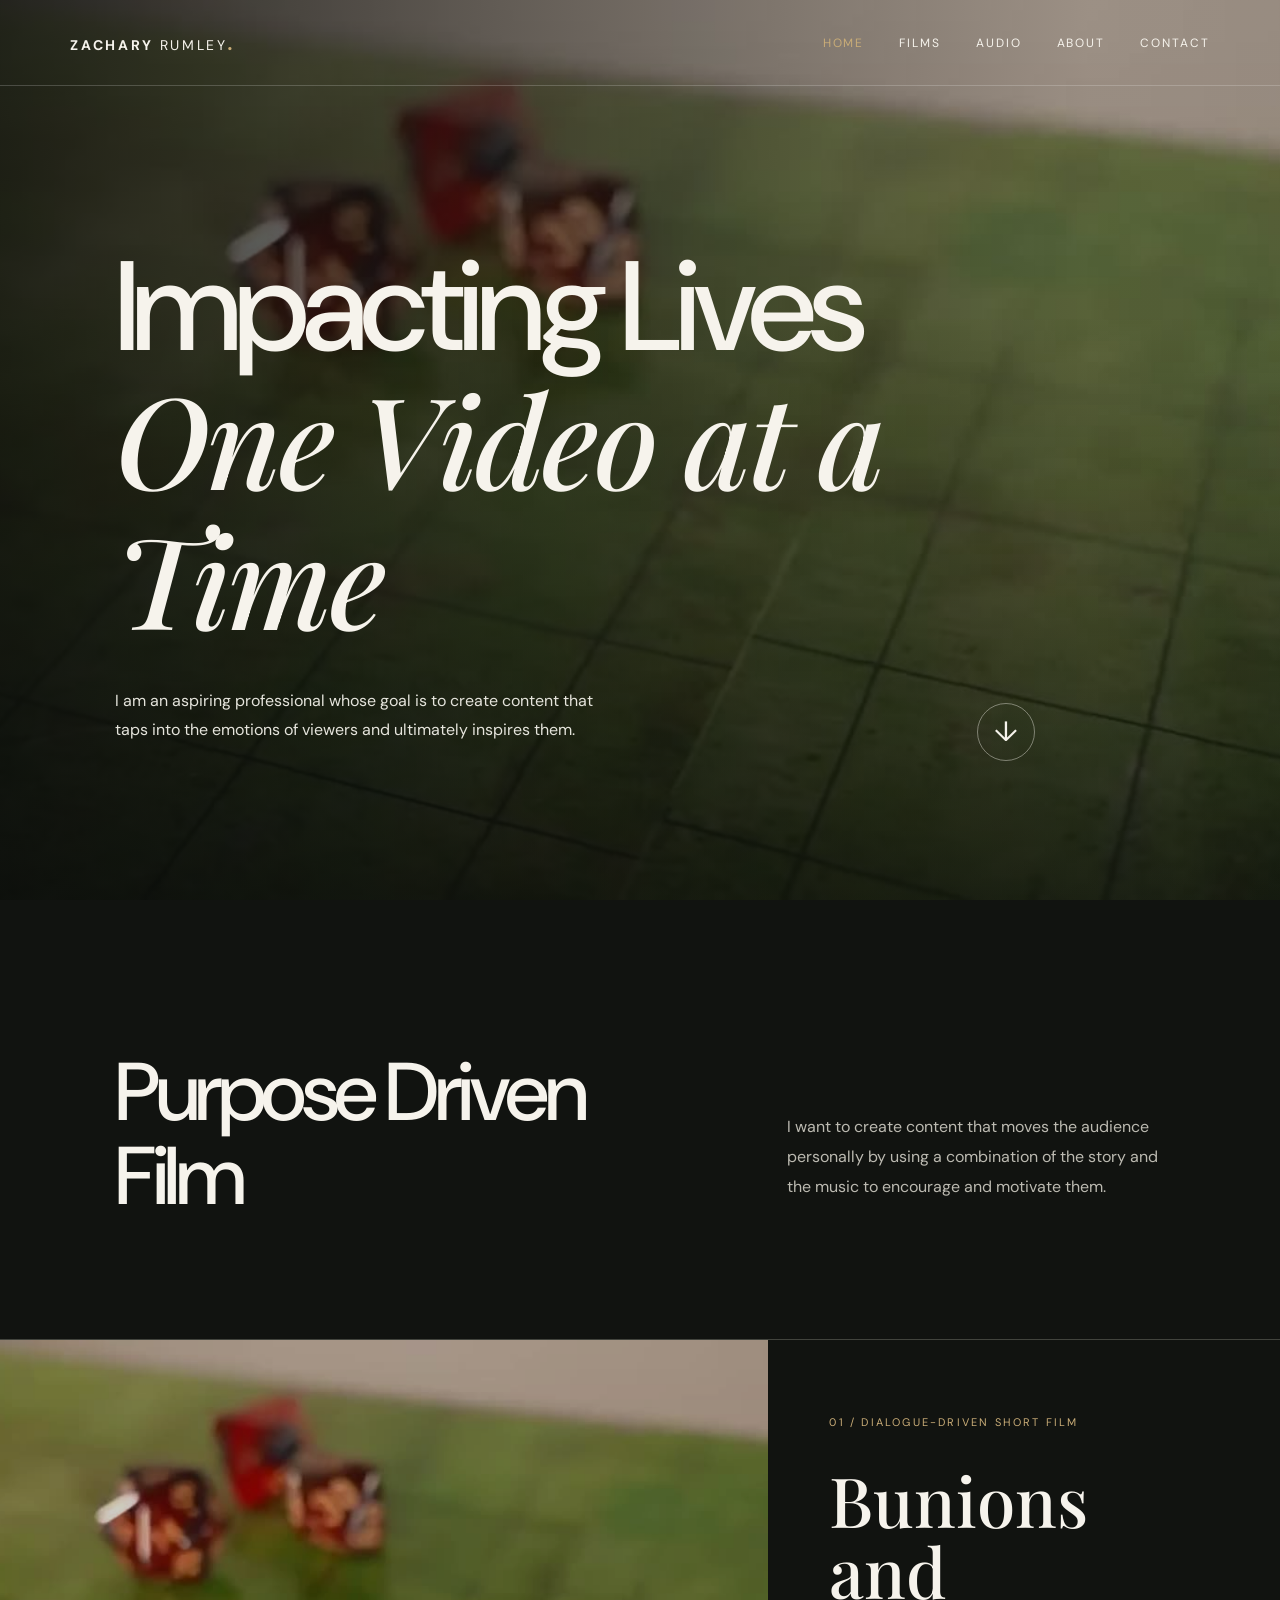
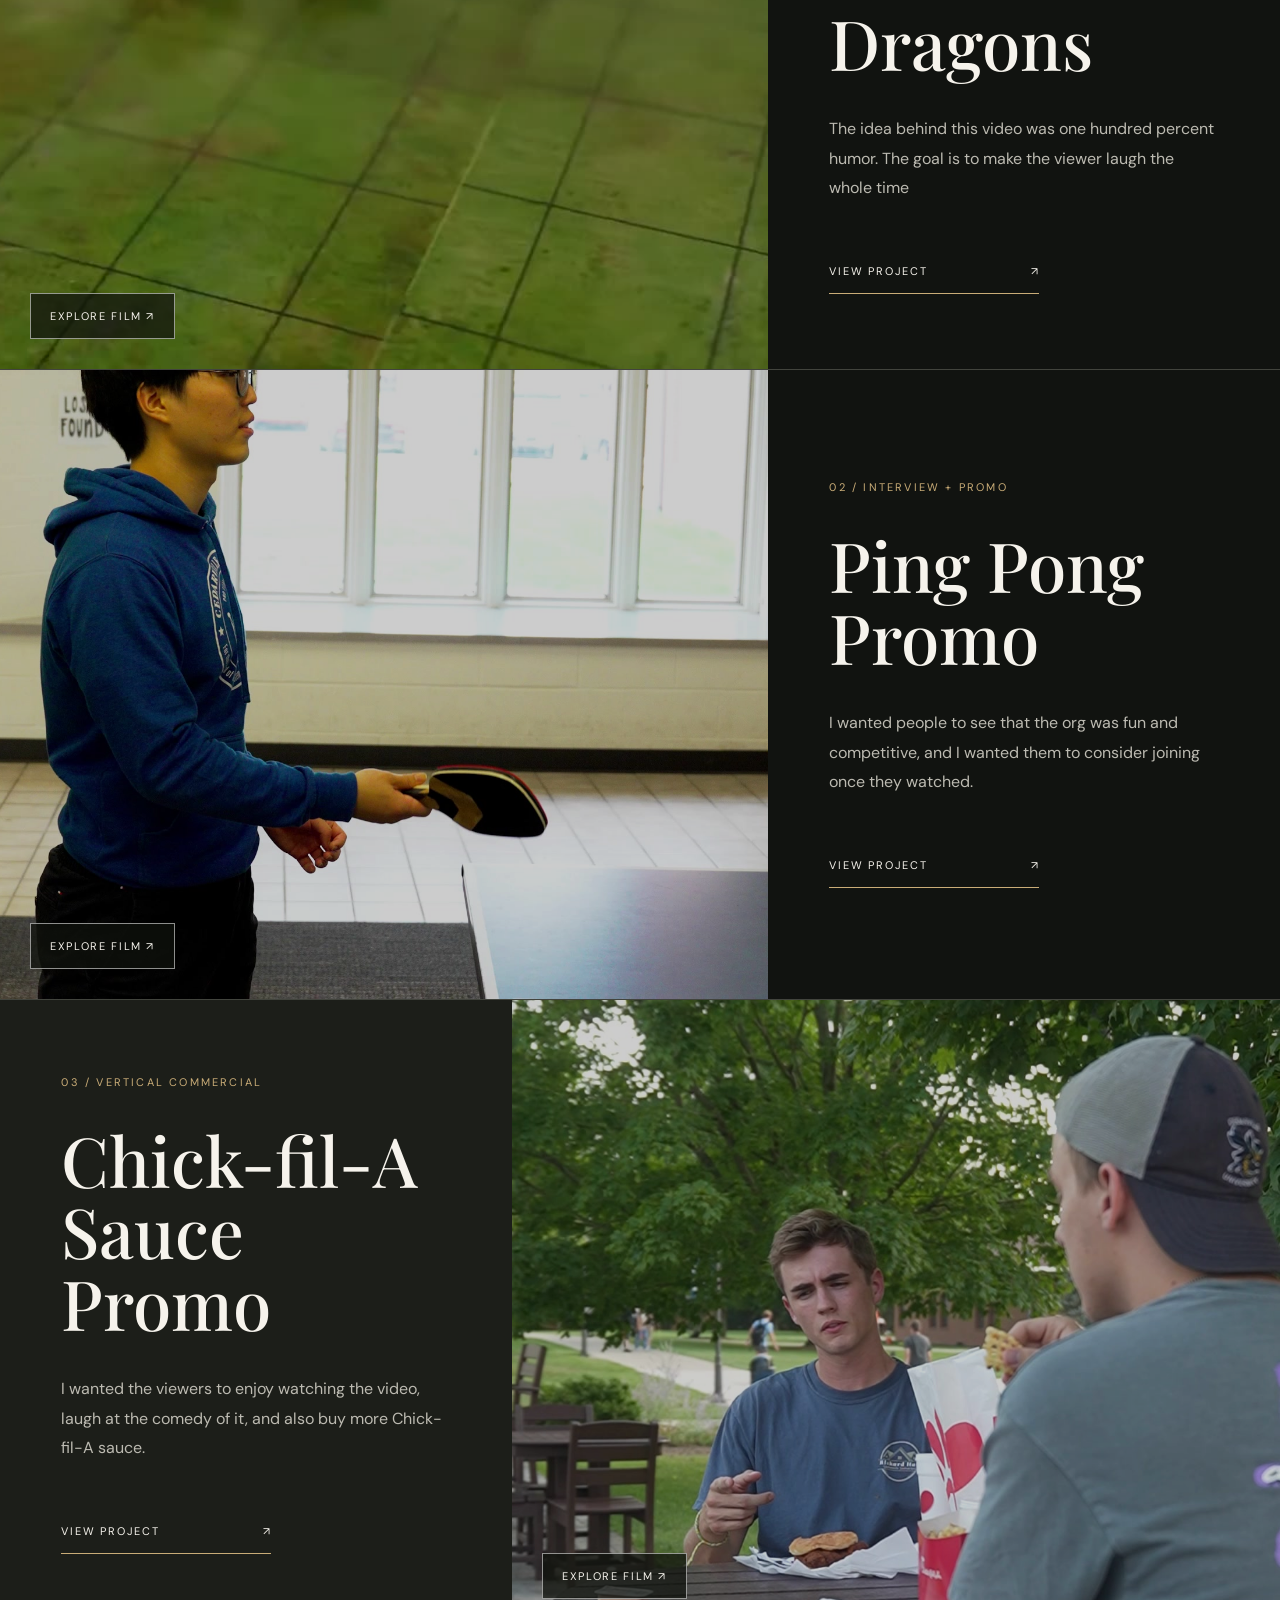
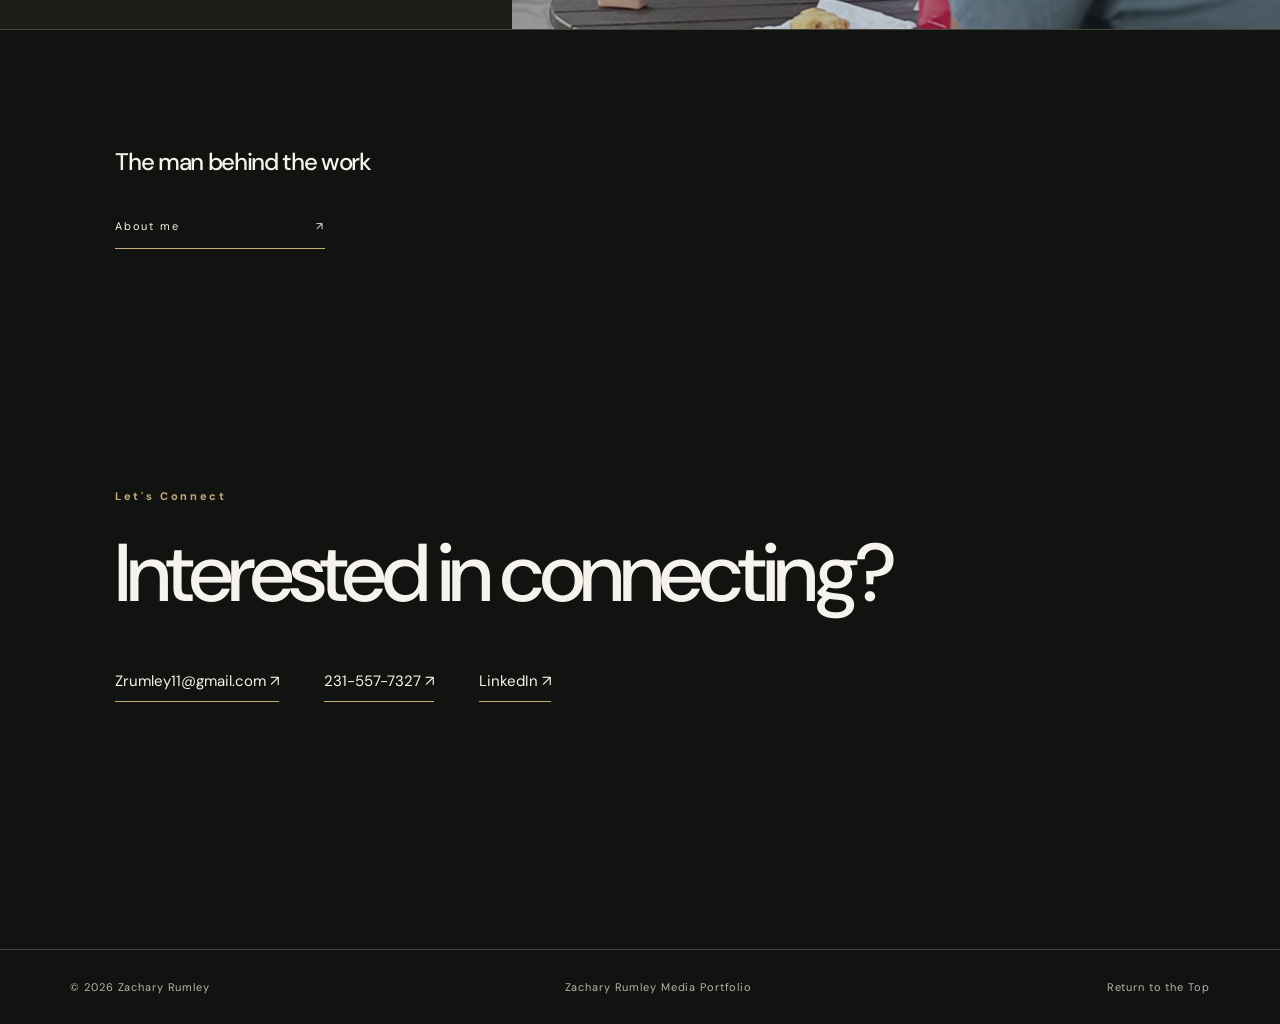
==== commit 56370920: "Update portfolio navigation and documentary placeholder" ====
--- a/index.html
+++ b/index.html
@@ -1,7 +1,7 @@
 <!DOCTYPE html>
-<html lang="en"><head><meta charset="utf-8"/><meta content="width=device-width,initial-scale=1" name="viewport"/><meta content="Zachary Rumley video production portfolio" name="description"/><title>Zachary Rumley Portfolio</title><link href="styles.css" rel="stylesheet"/></head><body class="home" id="top"><header class="header"><a class="logo" href="index.html">ZACHARY <span>RUMLEY</span><i>.</i></a><nav aria-label="Main navigation"><a href="index.html" aria-current="page">Home</a><a href="films.html">Films</a><a href="audio.html">Audio</a><a href="index.html#about">About</a><a href="index.html#contact">Contact</a></nav></header><main><section aria-label="Opening film" class="hero"><div class="hero-reel" aria-label="Fifteen five-second excerpts from Bunions and Dragons, Ping Pong Promo, and Chick-fil-A Commercial"><video class="hero-film reel-montage" autoplay muted loop playsinline preload="metadata" poster="assets/posters/bunions.jpg" aria-hidden="true" controlsList="nodownload noremoteplayback"><source src="assets/media/homepage-15-clips.mp4" type="video/mp4"></video></div><div class="hero-shade"></div><div class="hero-content"><h1>Impacting Lives<br/><em>One Video at a Time</em></h1><div class="hero-bottom"><p>I am an aspiring professional whose goal is to create content that taps into the emotions of viewers and ultimately inspires them.</p><a aria-label="Explore films" class="circle-link" href="films.html">↓</a></div></div></section>
+<html lang="en"><head><meta charset="utf-8"/><meta content="width=device-width,initial-scale=1" name="viewport"/><meta content="Zachary Rumley video production portfolio" name="description"/><title>Zachary Rumley Portfolio</title><link href="styles.css" rel="stylesheet"/></head><body class="home" id="top"><header class="header"><a class="logo" href="index.html">ZACHARY <span>RUMLEY</span><i>.</i></a><nav aria-label="Main navigation"><a href="index.html" aria-current="page">Home</a><a href="films.html">Films</a><a href="audio.html">Audio</a><a href="about.html">About</a><a href="index.html#contact">Contact</a></nav></header><main><section aria-label="Opening film" class="hero"><div class="hero-reel" aria-label="Fifteen five-second excerpts from Bunions and Dragons, Ping Pong Promo, and Chick-fil-A Commercial"><video class="hero-film reel-montage" autoplay muted loop playsinline preload="metadata" poster="assets/posters/bunions.jpg" aria-hidden="true" controlsList="nodownload noremoteplayback"><source src="assets/media/homepage-15-clips.mp4" type="video/mp4"></video></div><div class="hero-shade"></div><div class="hero-content"><h1>Impacting Lives<br/><em>One Video at a Time</em></h1><div class="hero-bottom"><p>I am an aspiring professional whose goal is to create content that taps into the emotions of viewers and ultimately inspires them.</p><a aria-label="Explore films" class="circle-link" href="films.html">↓</a></div></div></section>
 <section class="intro section-wrap" id="films"><div class="intro-heading"><h2>Purpose Driven Film</h2><p>I want to create content that moves the audience personally by using a combination of the story and the music to encourage and motivate them.</p></div></section>
 <section class="film-feature film-feature-wide"><a class="film-image" href="project-bunions.html"><img alt="Still from Bunions and Dragons short film" src="assets/posters/bunions.jpg"/><span class="view-label">EXPLORE FILM ↗</span></a><div class="film-details"><span>01 / DIALOGUE-DRIVEN SHORT FILM</span><h3>Bunions and<br/>Dragons</h3><p>The idea behind this video was one hundred percent humor. The goal is to make the viewer laugh the whole time</p><a class="text-link" href="project-bunions.html">VIEW PROJECT <span>↗</span></a></div></section><section class="film-feature film-feature-wide"><a class="film-image" href="project-pingpong.html"><img alt="Frame from ping pong organization promotional video" src="assets/posters/pingpong.jpg"/><span class="view-label">EXPLORE FILM ↗</span></a><div class="film-details"><span>02 / INTERVIEW + PROMO</span><h3>Ping Pong<br/>Promo</h3><p>I wanted people to see that the org was fun and competitive, and I wanted them to consider joining once they watched.</p><a class="text-link" href="project-pingpong.html">VIEW PROJECT <span>↗</span></a></div></section>
 <section class="film-feature film-feature-tall"><div class="film-details"><span>03 / VERTICAL COMMERCIAL</span><h3>Chick-fil-A<br/>Sauce Promo</h3><p>I wanted the viewers to enjoy watching the video, laugh at the comedy of it, and also buy more Chick-fil-A sauce.</p><a class="text-link" href="project-chickfila.html">VIEW PROJECT <span>↗</span></a></div><a class="film-image" href="project-chickfila.html"><img alt="Frame from Chick-fil-A sauce commercial" src="assets/posters/chickfila.jpg"/><span class="view-label">EXPLORE FILM ↗</span></a></section>
-<section class="about" id="about"><div class="about-photo"><img alt="Zachary Rumley outdoors in autumn light" src="assets/profile.jpg"/></div><div class="about-content"><h2>The man behind<br/><em>the work</em></h2><h3>About me</h3><p>I am a talented college student who is excited to work in an industry where I can make a difference every day. No matter what I do, I approach it looking for the best way I can complete it. I seek to do the best I can in whatever industry I end up in because, first and foremost, I am a follower of Jesus.</p><div class="about-divider"></div><h3>What drives me</h3><p>I care about these things because of the way media, mainly movies, have connected with me on a deep level. I have personally experienced the power of a well-told story and the powerful emotion it creates. I want to use what skills and talents God has given me to showcase His love to others through media.</p><h3>What's my goal</h3><p>I want to create content that moves the audience personally by using a combination of the story and the music to encourage and motivate them.</p></div></section>
+<section class="about-gateway section-wrap"><h2>The man behind the work</h2><a class="text-link" href="about.html">About me <span>↗</span></a></section>
 <section class="contact section-wrap" id="contact"><p class="section-eyebrow">Let's Connect</p><h2>Interested in connecting?</h2><div class="contact-links"><a href="mailto:Zrumley11@gmail.com">Zrumley11@gmail.com ↗</a><a href="tel:+12315577327">231-557-7327 ↗</a><a href="https://www.linkedin.com/in/zachary-rumley" rel="noopener noreferrer" target="_blank">LinkedIn ↗</a></div></section></main><footer class="footer"><span>© 2026 Zachary Rumley</span><span>Zachary Rumley Media Portfolio</span><a href="#top">Return to the Top</a></footer><script defer="" src="script.js"></script></body></html>
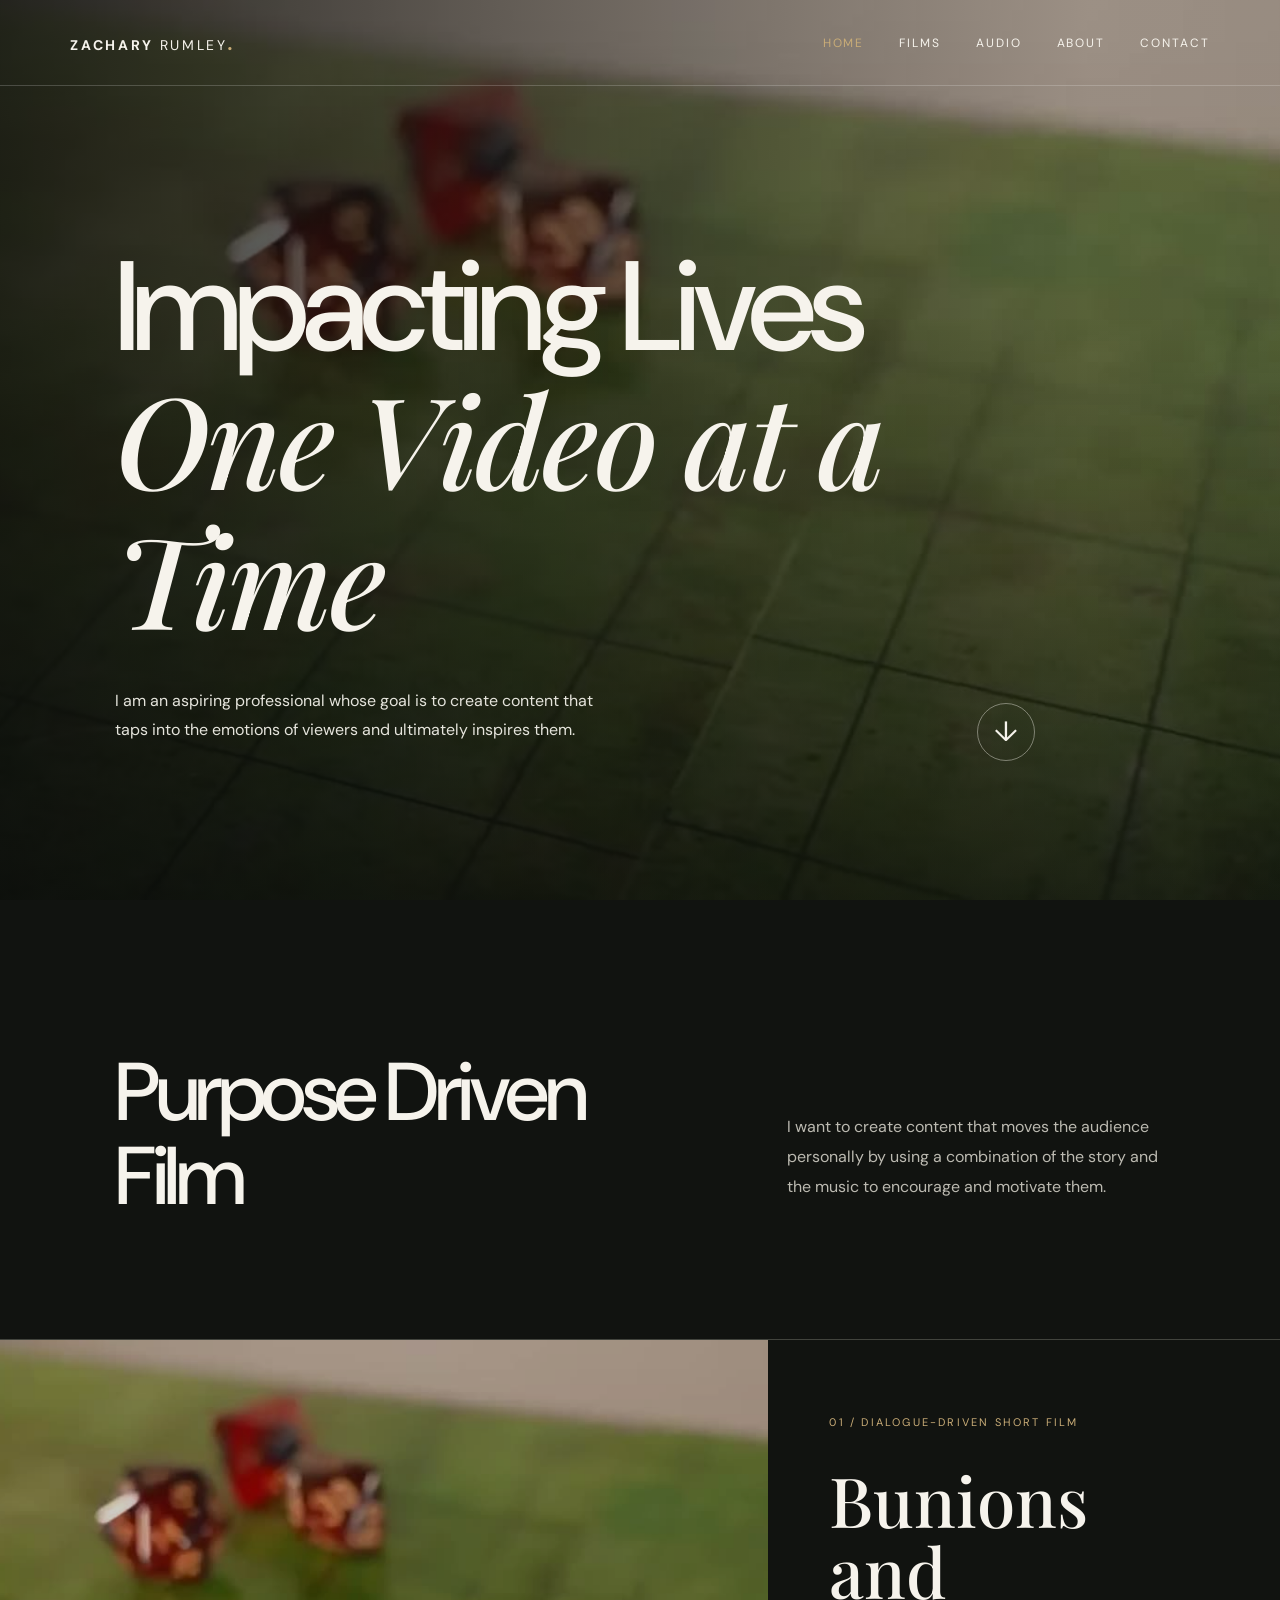
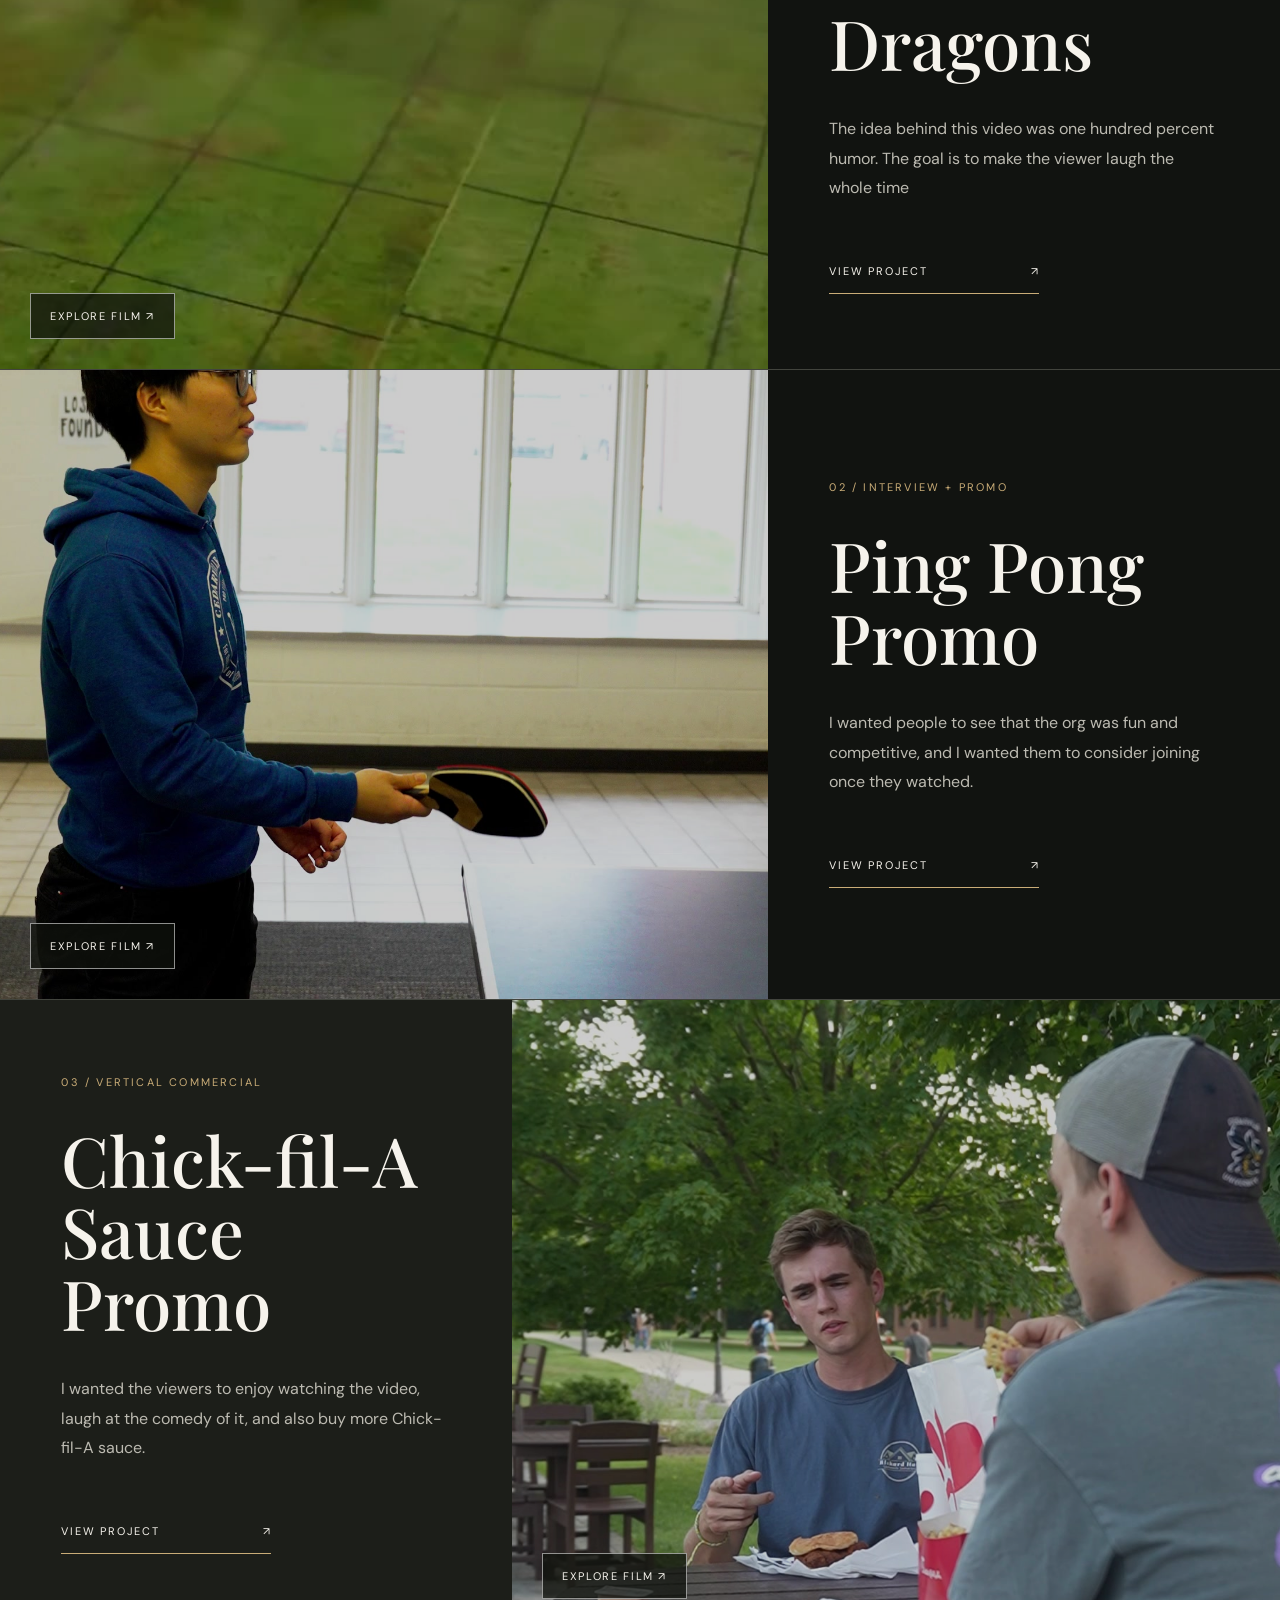
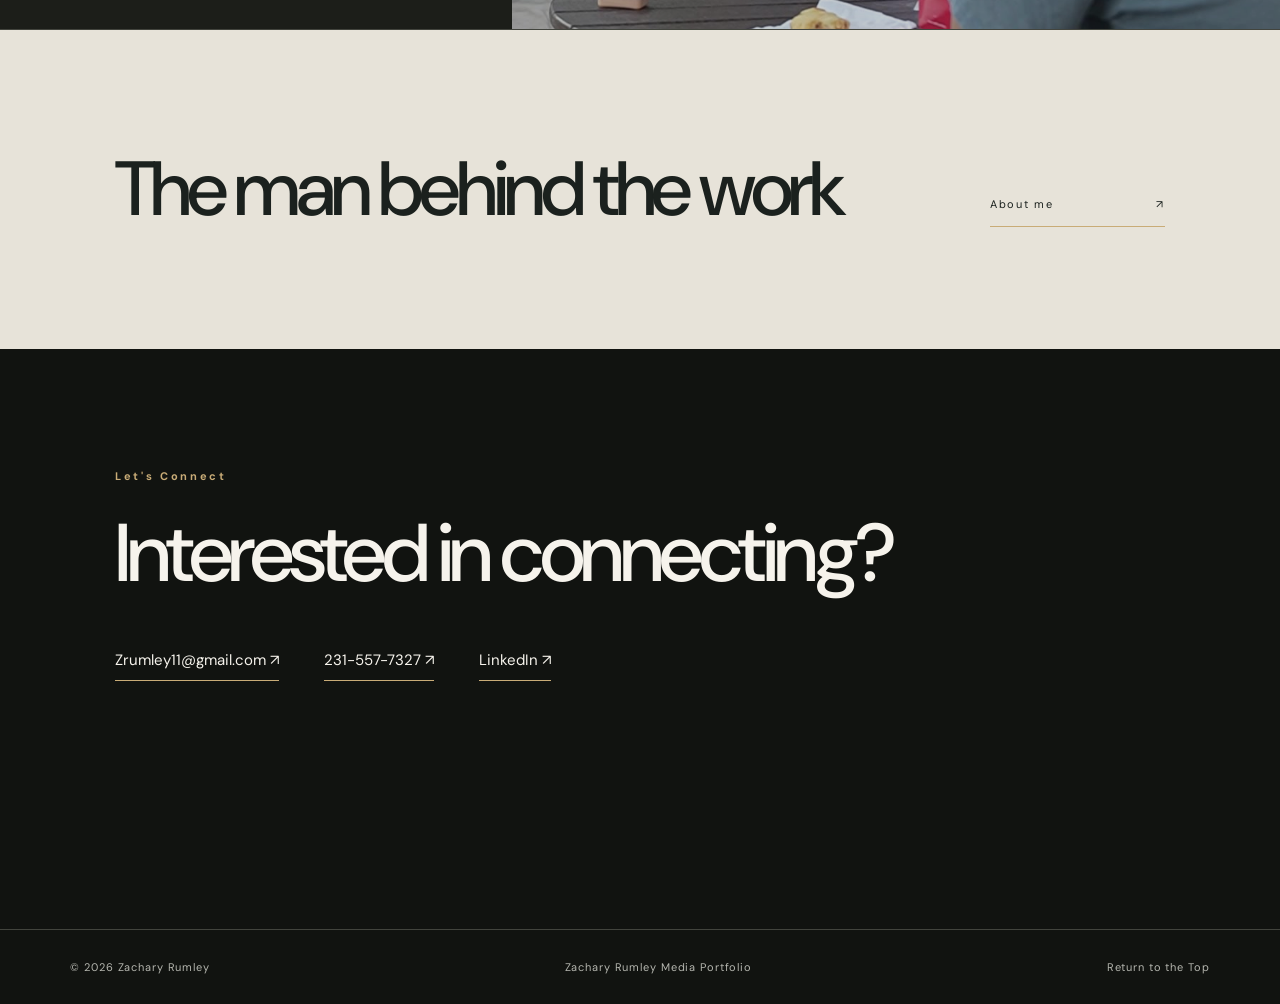
==== commit 30bc8d4c: "Fix Home navigation to use portfolio root URL" ====
--- a/index.html
+++ b/index.html
@@ -1,5 +1,5 @@
 <!DOCTYPE html>
-<html lang="en"><head><meta charset="utf-8"/><meta content="width=device-width,initial-scale=1" name="viewport"/><meta content="Zachary Rumley video production portfolio" name="description"/><title>Zachary Rumley Portfolio</title><link href="styles.css" rel="stylesheet"/></head><body class="home" id="top"><header class="header"><a class="logo" href="index.html">ZACHARY <span>RUMLEY</span><i>.</i></a><nav aria-label="Main navigation"><a href="index.html" aria-current="page">Home</a><a href="films.html">Films</a><a href="audio.html">Audio</a><a href="about.html">About</a><a href="index.html#contact">Contact</a></nav></header><main><section aria-label="Opening film" class="hero"><div class="hero-reel" aria-label="Fifteen five-second excerpts from Bunions and Dragons, Ping Pong Promo, and Chick-fil-A Commercial"><video class="hero-film reel-montage" autoplay muted loop playsinline preload="metadata" poster="assets/posters/bunions.jpg" aria-hidden="true" controlsList="nodownload noremoteplayback"><source src="assets/media/homepage-15-clips.mp4" type="video/mp4"></video></div><div class="hero-shade"></div><div class="hero-content"><h1>Impacting Lives<br/><em>One Video at a Time</em></h1><div class="hero-bottom"><p>I am an aspiring professional whose goal is to create content that taps into the emotions of viewers and ultimately inspires them.</p><a aria-label="Explore films" class="circle-link" href="films.html">↓</a></div></div></section>
+<html lang="en"><head><meta charset="utf-8"/><meta content="width=device-width,initial-scale=1" name="viewport"/><meta content="Zachary Rumley video production portfolio" name="description"/><title>Zachary Rumley Portfolio</title><link href="styles.css" rel="stylesheet"/></head><body class="home" id="top"><header class="header"><a class="logo" href="index.html">ZACHARY <span>RUMLEY</span><i>.</i></a><nav aria-label="Main navigation"><a href="/Portfolio/" aria-current="page">Home</a><a href="films.html">Films</a><a href="audio.html">Audio</a><a href="about.html">About</a><a href="index.html#contact">Contact</a></nav></header><main><section aria-label="Opening film" class="hero"><div class="hero-reel" aria-label="Fifteen five-second excerpts from Bunions and Dragons, Ping Pong Promo, and Chick-fil-A Commercial"><video class="hero-film reel-montage" autoplay muted loop playsinline preload="metadata" poster="assets/posters/bunions.jpg" aria-hidden="true" controlsList="nodownload noremoteplayback"><source src="assets/media/homepage-15-clips.mp4" type="video/mp4"></video></div><div class="hero-shade"></div><div class="hero-content"><h1>Impacting Lives<br/><em>One Video at a Time</em></h1><div class="hero-bottom"><p>I am an aspiring professional whose goal is to create content that taps into the emotions of viewers and ultimately inspires them.</p><a aria-label="Explore films" class="circle-link" href="films.html">↓</a></div></div></section>
 <section class="intro section-wrap" id="films"><div class="intro-heading"><h2>Purpose Driven Film</h2><p>I want to create content that moves the audience personally by using a combination of the story and the music to encourage and motivate them.</p></div></section>
 <section class="film-feature film-feature-wide"><a class="film-image" href="project-bunions.html"><img alt="Still from Bunions and Dragons short film" src="assets/posters/bunions.jpg"/><span class="view-label">EXPLORE FILM ↗</span></a><div class="film-details"><span>01 / DIALOGUE-DRIVEN SHORT FILM</span><h3>Bunions and<br/>Dragons</h3><p>The idea behind this video was one hundred percent humor. The goal is to make the viewer laugh the whole time</p><a class="text-link" href="project-bunions.html">VIEW PROJECT <span>↗</span></a></div></section><section class="film-feature film-feature-wide"><a class="film-image" href="project-pingpong.html"><img alt="Frame from ping pong organization promotional video" src="assets/posters/pingpong.jpg"/><span class="view-label">EXPLORE FILM ↗</span></a><div class="film-details"><span>02 / INTERVIEW + PROMO</span><h3>Ping Pong<br/>Promo</h3><p>I wanted people to see that the org was fun and competitive, and I wanted them to consider joining once they watched.</p><a class="text-link" href="project-pingpong.html">VIEW PROJECT <span>↗</span></a></div></section>
 <section class="film-feature film-feature-tall"><div class="film-details"><span>03 / VERTICAL COMMERCIAL</span><h3>Chick-fil-A<br/>Sauce Promo</h3><p>I wanted the viewers to enjoy watching the video, laugh at the comedy of it, and also buy more Chick-fil-A sauce.</p><a class="text-link" href="project-chickfila.html">VIEW PROJECT <span>↗</span></a></div><a class="film-image" href="project-chickfila.html"><img alt="Frame from Chick-fil-A sauce commercial" src="assets/posters/chickfila.jpg"/><span class="view-label">EXPLORE FILM ↗</span></a></section>
--- a/styles.css
+++ b/styles.css
@@ -36,3 +36,11 @@
 
 /* Film page category matches the audio page label */
 .films-intro .audio-category { margin: 0 0 1rem; }
+
+/* About gateway and documentary pending video */
+.about-gateway{background:#e7e3d9;color:#1b211e;display:flex;align-items:center;justify-content:space-between;gap:35px;flex-wrap:wrap}
+.about-gateway h2{font-size:clamp(42px,6vw,88px);margin:0}
+.about-gateway .text-link{color:#1b211e;min-width:175px}
+.documentary-placeholder{width:100%;min-height:300px;aspect-ratio:16/9;border:1px solid #7b7e76;background:#242720;color:#e9e5dc;display:grid;place-items:center;font-size:clamp(18px,2.5vw,30px);letter-spacing:.02em;text-align:center;padding:24px}
+.project-screen .documentary-placeholder{max-width:1100px;margin:auto}
+@media(max-width:700px){.about-gateway{align-items:flex-start;flex-direction:column}.documentary-placeholder{min-height:220px}}
